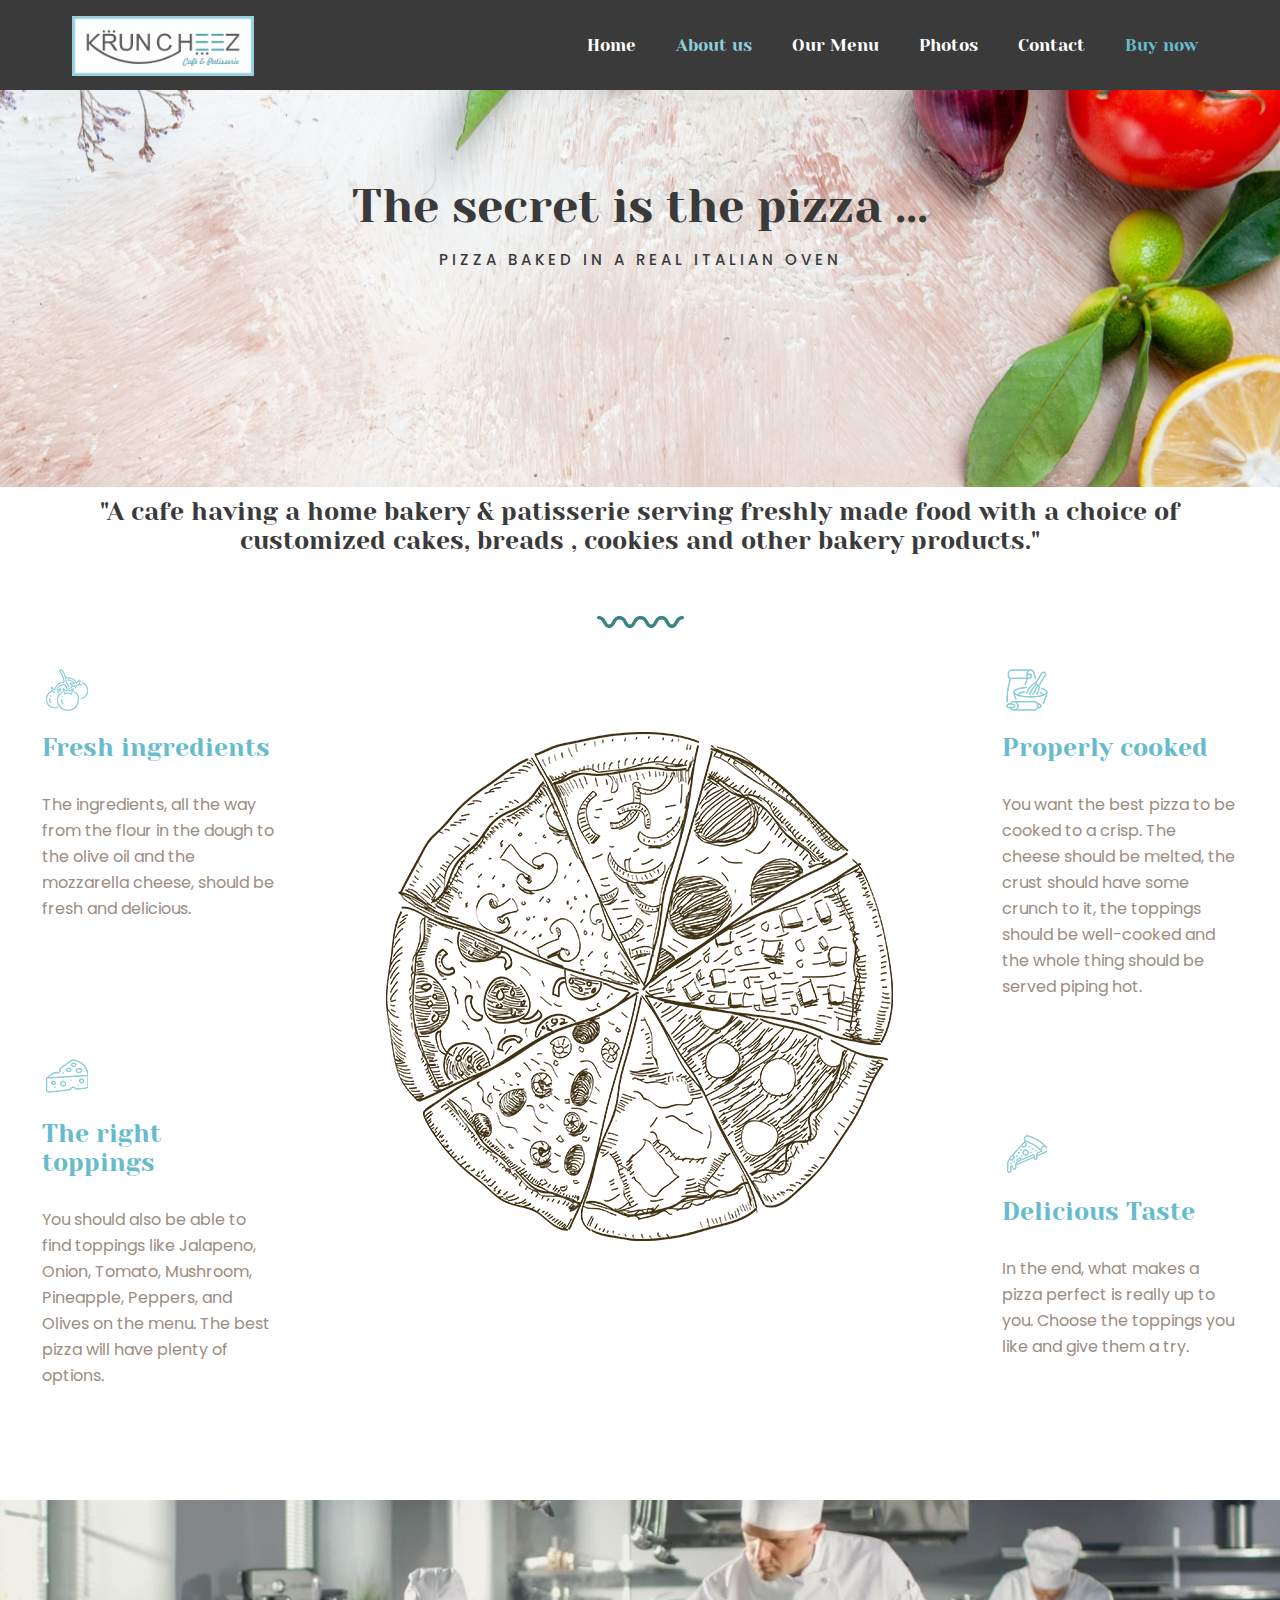
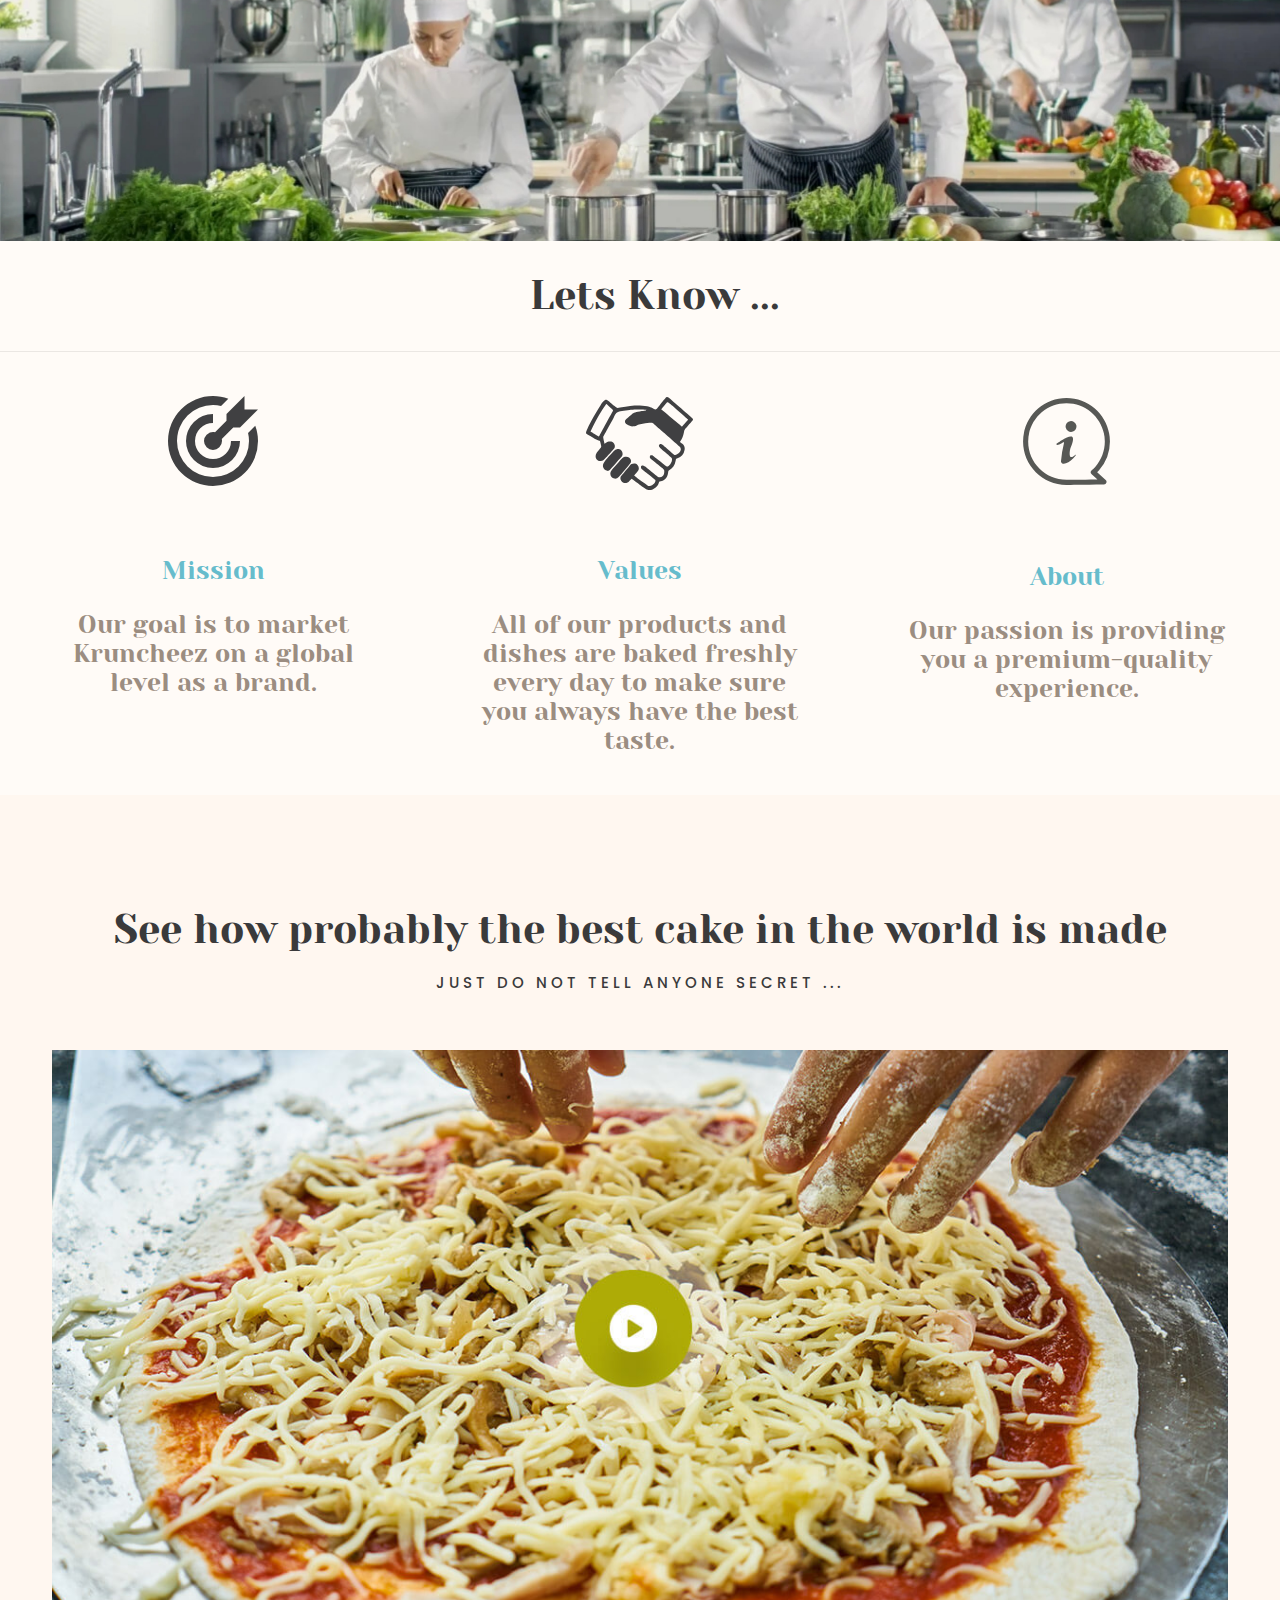
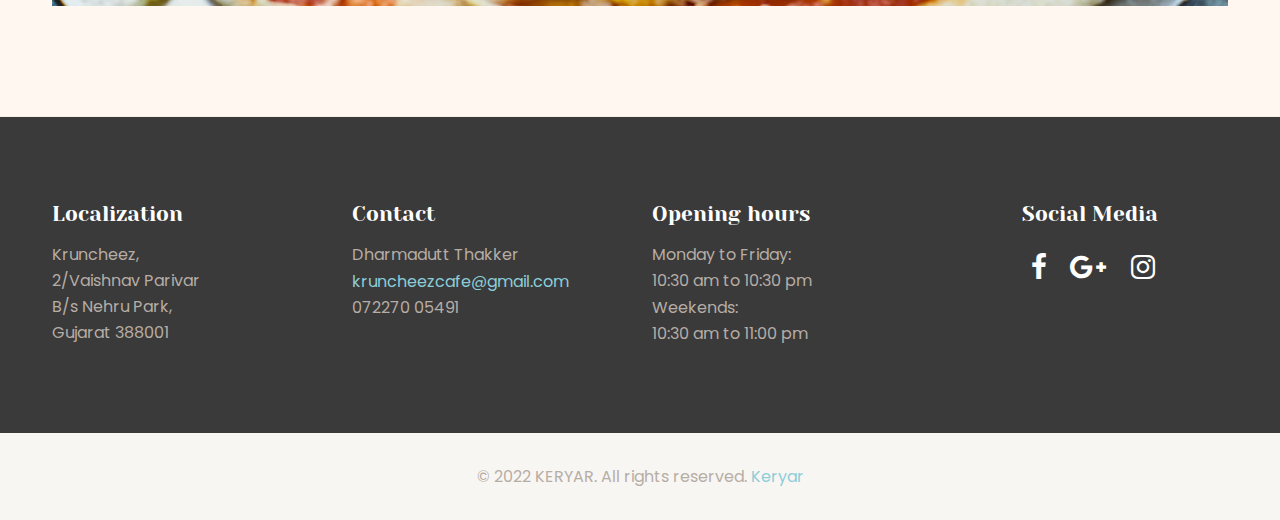
==== about.html @ 3aec244d "icon changes" ====
<!DOCTYPE html>
<!--[if lt IE 7]><html class="no-js lt-ie10 lt-ie9 lt-ie8 lt-ie7"> <![endif]-->
<!--[if IE 7]><html class="no-js lt-ie10 lt-ie9 lt-ie8"> <![endif]-->
<!--[if IE 8]><html class="no-js lt-ie10 lt-ie9"> <![endif]-->
<!--[if IE 9]><html class="no-js lt-ie10"> <![endif]-->
<!--[if gt IE 8]><!-->
<html class="no-js">
<!--<![endif]-->

<head>

    <!-- Basic Page Needs -->
    <meta charset="utf-8">
    <title>Kruncheez</title>
    <meta name="description" content="">
    <meta name="author" content="">

    <!-- Mobile Specific Metas -->
    <meta name="viewport" content="width=device-width, initial-scale=1, maximum-scale=1">

    <!-- Favicons -->
    <link rel="shortcut icon" href="assets/images/favicon.ico">

    <!-- FONTS -->
    <link rel='stylesheet' href='http://fonts.googleapis.com/css?family=Roboto:100,300,400,400italic,700'>
    <link rel='stylesheet' href='http://fonts.googleapis.com/css?family=Patua+One:100,300,400,400italic,700'>
    <link rel='stylesheet' href='http://fonts.googleapis.com/css?family=Lato:400,400italic,700,700italic,900'>
    <link rel='stylesheet' href='http://fonts.googleapis.com/css?family=Poppins:100,300,400,400italic,500,700,700italic'>
    <link rel='stylesheet' href='http://fonts.googleapis.com/css?family=Yeseva+One:100,300,400,400italic,500,700,700italic'>

    <!-- CSS -->
    <link rel='stylesheet' href='../../assets/css/global.css'>
    <link rel='stylesheet' href='assets/css/structure.css'>
    <link rel='stylesheet' href='assets/css/pizza3.css'>
    <link rel='stylesheet' href='assets/css/custom.css'>

    <!-- Revolution Slider -->
    <link rel="stylesheet" href="assets/plugins/rs-plugin/css/settings.css">
    <link rel="stylesheet" href="https://cdnjs.cloudflare.com/ajax/libs/font-awesome/4.7.0/css/font-awesome.min.css">


</head>

<body class="style-simple button-default layout-full-width if-overlay no-content-padding header-transparent minimalist-header-no sticky-header sticky-tb-color ab-hide subheader-both-center menu-link-color menuo-no-borders menuo-right footer-copy-center mobile-tb-center mobile-side-slide mobile-mini-mr-ll tablet-sticky mobile-header-mini mobile-sticky">
    <div id="Wrapper">
        <div id="Header_wrapper">
            <header id="Header">
                <div class="header_placeholder"></div>
                <div id="Top_bar" style="background-color:#3a3a3b">
                    <div class="container">
                        <div class="column one">
                            <div class="top_bar_left clearfix">
                                <div class="logo">
                                    <a id="logo" href="index.html" title="BePizza 3 - BeTheme" data-height="60" data-padding="15"><img class="logo-main scale-with-grid" src="assets/images/KRUNCHEEZ.jpg" data-retina="assets/images/retina-pizza3.png" data-height="35"><img class="logo-sticky scale-with-grid" src="assets/images/KRUNCHEEZ.jpg" data-retina="assets/images/retina-pizza3.png"
                                            data-height="35"><img class="logo-mobile scale-with-grid" src="assets/images/KRUNCHEEZ.jpg" data-retina="assets/images/retina-pizza3.png" data-height="35"><img class="logo-mobile-sticky scale-with-grid" src="assets/images/KRUNCHEEZ.jpg"
                                            data-retina="assets/images/retina-pizza3.png" data-height="35"></a>
                                </div>
                                <div class="menu_wrapper">
                                    <nav id="menu">
                                        <ul id="menu-main-menu" class="menu menu-main">
                                            <li>
                                                <a href="index.html"><span>Home</span></a>
                                            </li>
                                            <li class="current-menu-item">
                                                <a href="about.html"><span>About us</span></a>
                                            </li>
                                            <li>
                                                <a href="our-menu.html"><span>Our Menu</span></a>
                                            </li>
                                            <li>
                                                <a href="photos.html"><span>Photos</span></a>
                                            </li>
                                            <li>
                                                <a href="contact.html"><span>Contact</span></a>
                                            </li>
                                            <li>
                                                <a target="_blank" href="http://bit.ly/1M6lijQ"><span><span style="padding:0;color:#66bccc">Buy now</span></span></a>
                                            </li>
                                        </ul>
                                    </nav>
                                    <a class="responsive-menu-toggle" href="#"><i class="fa fa-bars fa-6" aria-hidden="true"></i></a>
                                </div>
                            </div>
                        </div>
                    </div>
                </div>
            </header>
        </div>
        <div id="Content">
            <div class="content_wrapper clearfix">
                <div class="sections_group">
                    <div class="entry-content">
                        <div class="section mcb-section" style="padding-top:180px; padding-bottom:160px;background-image:url(assets/images/1920X810.jpg); background-repeat:no-repeat; background-position:right">
                            <div class="section_wrapper mcb-section-inner">
                                <div class="wrap mcb-wrap one valign-top clearfix">
                                    <div class="mcb-wrap-inner">
                                        <div class="column mcb-column one column_column">
                                            <div class="column_attr clearfix align_center">
                                                <h1 style="color:#3a3a3b">The secret is the pizza ...</h1>
                                                <h6 style="color:#3a3a3b">PIZZA BAKED IN A REAL ITALIAN OVEN</h6>
                                            </div>
                                        </div>
                                    </div>
                                </div>
                            </div>
                        </div>
                        <div class="section mcb-section" style="padding-top:10px; padding-bottom:70px; background-color:#fff">
                            <div class="section_wrapper mcb-section-inner">
                                <div class="wrap mcb-wrap one valign-top clearfix">
                                    <div class="mcb-wrap-inner">
                                        <div class="column mcb-column one column_column">
                                            <div class="column_attr clearfix align_center">
                                                <h3 style="color:#3a3a3b">"A cafe having a home bakery & patisserie serving freshly made food with a choice of customized cakes, breads , cookies and other bakery products."
                                                </h3>
                                                <hr class="no_line" style="margin:0 auto 30px">
                                                <div class="image_frame image_item no_link scale-with-grid alignnone no_border">
                                                    <div class="image_wrapper">
                                                        <img class="scale-with-grid" src="assets/images/line.jpg">
                                                    </div>
                                                </div>
                                            </div>
                                        </div>
                                    </div>
                                </div>
                                <div class="wrap mcb-wrap one-fifth valign-top clearfix">
                                    <div class="mcb-wrap-inner">
                                        <div class="column mcb-column one column_column">
                                            <div class="column_attr clearfix">
                                                <div class="image_frame image_item no_link scale-with-grid alignnone no_border">
                                                    <div class="image_wrapper">
                                                        <img class="scale-with-grid" src="assets/images/Icon 1_1.jpg">
                                                    </div>
                                                </div>
                                                <hr class="no_line" style="margin:0 auto 20px">
                                                <h3>Fresh ingredients</h3>
                                                <p>
                                                    The ingredients, all the way from the flour in the dough to the olive oil and the mozzarella cheese, should be fresh and delicious.
                                                </p>
                                            </div>
                                        </div>
                                        <div class="column mcb-column one column_divider">
                                            <hr class="no_line" style="margin:0 auto 90px">
                                        </div>
                                        <div class="column mcb-column one column_column">
                                            <div class="column_attr clearfix">
                                                <div class="image_frame image_item no_link scale-with-grid alignnone no_border">
                                                    <div class="image_wrapper">
                                                        <img class="scale-with-grid" src="assets/images/Icon 1_3.jpg">
                                                    </div>
                                                </div>
                                                <hr class="no_line" style="margin:0 auto 20px">
                                                <h3>The right toppings</h3>
                                                <p>
                                                    You should also be able to find toppings like Jalapeno, Onion, Tomato, Mushroom, Pineapple, Peppers, and Olives on the menu. The best pizza will have plenty of options.
                                                </p>
                                            </div>
                                        </div>
                                    </div>
                                </div>
                                <div class="wrap mcb-wrap three-fifth valign-top clearfix">
                                    <div class="mcb-wrap-inner">
                                        <div class="column mcb-column one column_image">
                                            <div class="image_frame image_item no_link scale-with-grid aligncenter no_border">
                                                <div class="image_wrapper" style="padding: top 75px;">
                                                    <img class="scale-with-grid" src="assets/images/Pizza Sketch.png" style="padding-top: 60px;">
                                                </div>
                                            </div>
                                        </div>
                                    </div>
                                </div>
                                <div class="wrap mcb-wrap one-fifth valign-top clearfix">
                                    <div class="mcb-wrap-inner">
                                        <div class="column mcb-column one column_column">
                                            <div class="column_attr clearfix">
                                                <div class="image_frame image_item no_link scale-with-grid alignnone no_border">
                                                    <div class="image_wrapper">
                                                        <img class="scale-with-grid" src="assets/images/Icon 1_4.jpg">
                                                    </div>
                                                </div>
                                                <hr class="no_line" style="margin:0 auto 20px">
                                                <h3>Properly cooked</h3>
                                                <p>
                                                    You want the best pizza to be cooked to a crisp. The cheese should be melted, the crust should have some crunch to it, the toppings should be well-cooked and the whole thing should be served piping hot.
                                                </p>
                                            </div>
                                        </div>
                                        <div class="column mcb-column one column_divider">
                                            <hr class="no_line" style="margin:0 auto 90px">
                                        </div>
                                        <div class="column mcb-column one column_column">
                                            <div class="column_attr clearfix">
                                                <div class="image_frame image_item no_link scale-with-grid alignnone no_border">
                                                    <div class="image_wrapper">
                                                        <img class="scale-with-grid" src="assets/images/Icon 1_2.jpg">
                                                    </div>
                                                </div>
                                                <hr class="no_line" style="margin:0 auto 20px">
                                                <h3>Delicious Taste</h3>
                                                <p>
                                                    In the end, what makes a pizza perfect is really up to you. Choose the toppings you like and give them a try.
                                                </p>
                                            </div>
                                        </div>
                                    </div>
                                </div>
                            </div>
                        </div>
                        <div class="section mcb-section full-width no-margin-h no-margin-v" style="padding-top:0px; padding-bottom:0px">
                            <div class="section_wrapper mcb-section-inner">
                                <div class="wrap mcb-wrap one valign-top clearfix">
                                    <div class="mcb-wrap-inner">
                                        <div class="column mcb-column one column_image">
                                            <div class="image_frame image_item no_link scale-with-grid aligncenter no_border">
                                                <div class="image_wrapper">
                                                    <img class="scale-with-grid" src="assets/images/1920X512.jpg">
                                                </div>
                                            </div>
                                        </div>
                                    </div>
                                </div>
                            </div>
                        </div>
                        <div class="section mcb-section full-width">
                            <div class="section_wrapper mcb-section-inner">
                                <div class="wrap mcb-wrap one valign-top clearfix">
                                    <div class="mcb-wrap-inner">
                                        <div class="column mcb-column one column_column  column-margin-0px">
                                            <div class="column_attr clearfix align_center" style="padding:30px 0 15px 30px">
                                                <h2>Lets Know ...</h2>
                                            </div>
                                            <hr>
                                            <div class="column mcb-column one column_column" style="padding-top: 20px">
                                                <div class="column one-third align_center column_attr abplate">
                                                        <div class="image_frame image_item no_link scale-with-grid aligncenter no_border">
                                                            <div class="image_wrapper">
                                                                <img class="svgcss" src="assets/svgs/bullseye-solid.svg" style="width: 108px">
                                                            </div>
                                                        </div>
                                                        <br>
                                                        <div class="column mcb-column  one align_center column_hover_color">
                                                            <div style="padding:35px 40px 25px">
                                                                <p style="color: #66bccc">Mission</p>
                                                                <p style="padding-top: 10px">Our goal is to market Kruncheez on a global level as a brand.</p>
                                                            </div>
                                                    </a>
                                                    </div>
                                                </div>
                                                <div class="column one-third align_center column_attr abplate">
                                                        <div class="image_frame image_item no_link scale-with-grid aligncenter no_border">
                                                            <div class="image_wrapper">
                                                                <img class="svgcss" src="assets/svgs/users-solid.svg" style="padding-top: 10px; width: 107px">
                                                            </div>
                                                        </div>         
                                                        <br>
                                                        <div class="column mcb-column one  align_center column_hover_color">
                                                        <div style="padding:40px 40px 25px">
                                                            <p style="color: #66bccc">Values</p>
                                                            <p style="padding-top: 10px">All of our products and dishes are baked freshly every day to make sure you always have the best taste.</p>
                                                        </div>
                                                    </a>
                                                    </div>
                                                </div>
                                                <div class="column one-third align_center column_attr abplate">
                                                        <div class="image_frame image_item no_link scale-with-grid aligncenter no_border">
                                                            <div class="image_wrapper">
                                                                <img class="svgcss" src="assets/svgs/address-card-solid.svg" style="width: 109px">
                                                            </div>
                                                        </div>
                                                         <br>
                                                        <div class="column mcb-column one align_center column_hover_color">
                                                            <div style="padding:40px 40px 25px">
                                                                <p style="color: #66bccc">About</p>
                                                                <p style="padding-top: 10px">Our passion is providing you a premium-quality experience. </p>
                                                             </div>
                                                    </a>
                                                    </div>
                                                </div>
                                            </div>
                                        </div>
                                    </div>
                                </div>
                            </div>
                        </div>
                        <div class="section mcb-section" style="padding-top:110px; padding-bottom:70px; background-color:#fff7f0">
                            <div class="section_wrapper mcb-section-inner">
                                <div class="wrap mcb-wrap one valign-top clearfix">
                                    <div class="mcb-wrap-inner">
                                        <div class="column mcb-column one column_column">
                                            <div class="column_attr clearfix align_center">
                                                <h2>See how probably the best cake in the world is made</h2>
                                                <h6>JUST DO NOT TELL ANYONE SECRET ...</h6>
                                            </div>
                                        </div>
                                        <div class="column mcb-column one column_image">
                                            <div class="image_frame image_item scale-with-grid aligncenter no_border hover-disable">
                                                <div class="image_wrapper">
                                                    <a href="#">
                                                        <div class="mask"></div>
                                                        <img class="scale-with-grid" src="assets/images/home_pizza3_about10.jpg">
                                                    </a>
                                                    <div class="image_links">
                                                        <a href="#" class="link"><i class="icon-link"></i></a>
                                                    </div>
                                                </div>
                                            </div>
                                        </div>
                                    </div>
                                </div>
                            </div>
                        </div>

                    </div>
                </div>
            </div>
        </div>
        <footer id="Footer" class="clearfix">
            <div class="widgets_wrapper" style="padding:70px 0">
                <div class="container">
                    <div class="column one-fourth">
                        <aside class="widget_text widget widget_custom_html">
                            <h4>Localization</h4>
                            <div class="textwidget custom-html-widget">
                                <p>
                                    Kruncheez,
                                    <br> 2/Vaishnav Parivar
                                    <br> B/s Nehru Park,
                                    <br> Gujarat 388001
                                </p>
                            </div>
                        </aside>
                    </div>
                    <div class="column one-fourth">
                        <aside class="widget_text widget widget_custom_html">
                            <h4>Contact</h4>
                            <div class="textwidget custom-html-widget">
                                <p>
                                    Dharmadutt Thakker
                                </p>
                                <p>
                                    <a href="mailto: kruncheezcafe@gmail.com"><span id="Connect">kruncheezcafe@gmail.com</span></a>
                                    <br> 072270 05491
                                </p>
                            </div>
                        </aside>
                    </div>
                    <div class="column one-fourth">
                        <aside class="widget_text widget widget_custom_html">
                            <h4>Opening hours</h4>
                            <div class="textwidget custom-html-widget">
                                <p>
                                    Monday to Friday:
                                    <br> 10:30 am to 10:30 pm
                                </p>
                                <p>
                                    Weekends:
                                    <br> 10:30 am to 11:00 pm
                                </p>
                            </div>
                        </aside>
                    </div>
                    <div class="column one-fourth" style="text-align: center">
                        <aside class="widget_text widget widget_custom_html">
                            <h4>Social Media</h4>
                            <div class="textwidget custom-html-widget">
                                <p style="font-size: 28px; line-height: 28px">
                                    <a href="https://www.facebook.com/kruncheezcafe" target="_blank"><i class="fa fa-facebook circle"></i></a><a href="#"><i class="fa fa-google-plus circle"></i></a>
                                    <a href="https://www.instagram.com/kruncheezcafe" target="_blank"><i class="fa fa-instagram circle"></i></a>
                                </p>
                            </div>
                        </aside>
                    </div>
                </div>
            </div>
            <div class="footer_copy">
                <div class="container">
                    <div class="column one">
                        <div class="copyright">
                            &copy; 2022 KERYAR. All rights reserved. <a target="_blank" rel="nofollow" href="https://keryar.com">Keryar</a>
                        </div>
                    </div>
                </div>
            </div>
        </footer>
    </div>

    <!-- side menu -->
    <div id="Side_slide" class="right dark" data-width="250">
        <div class="close-wrapper">
            <a href="#" class="close"><i class="fa fa-times fa-6" aria-hidden="true"></i></a>
        </div>
        <div class="menu_wrapper"></div>
    </div>
    <div id="body_overlay"></div>

    <!-- JS -->
    <script src="../../assets/js/jquery-2.1.4.min.js"></script>

    <script src="../../assets/js/mfn.menu.js"></script>
    <script src="../../assets/js/jquery.plugins.js"></script>
    <script src="../../assets/js/jquery.jplayer.min.js"></script>
    <script src="../../assets/js/animations/animations.js"></script>
    <script src="../../assets/js/translate3d.js"></script>
    <script src="../../assets/js/scripts.js"></script>


</body>

</html>
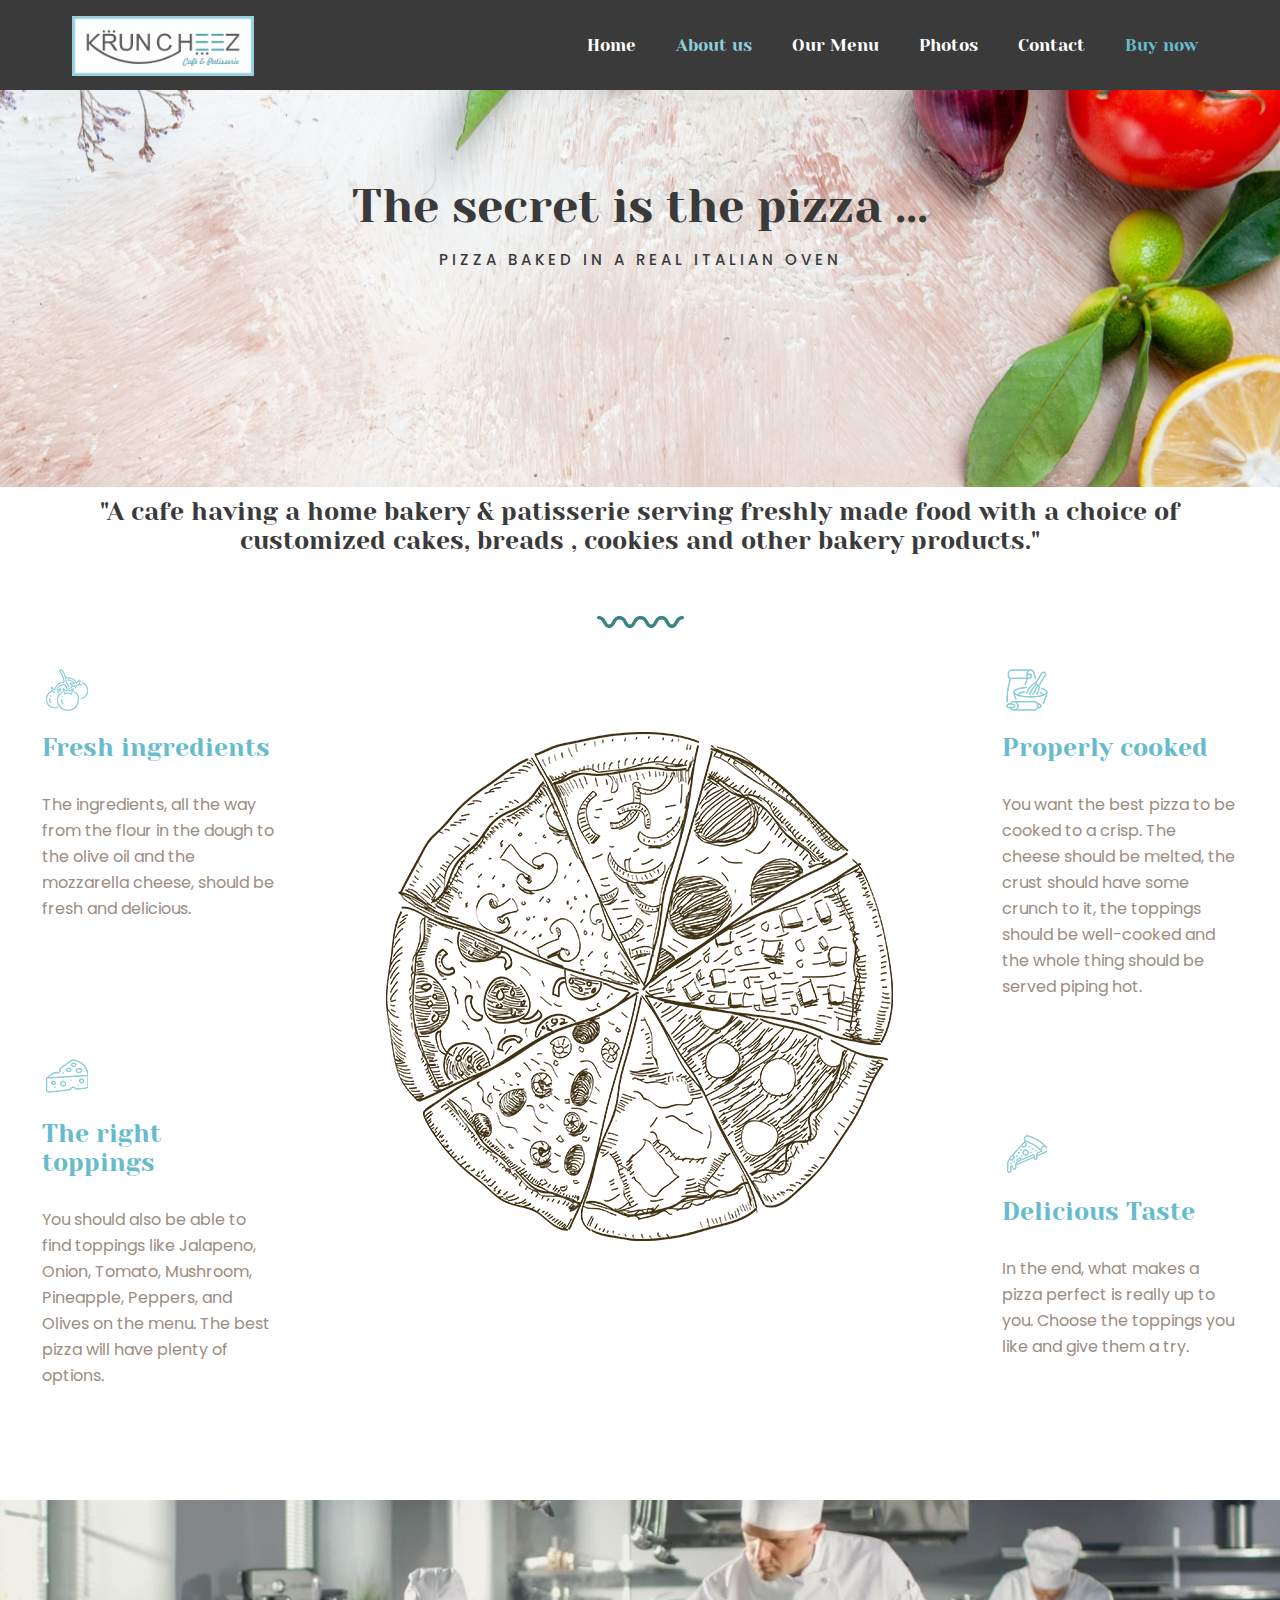
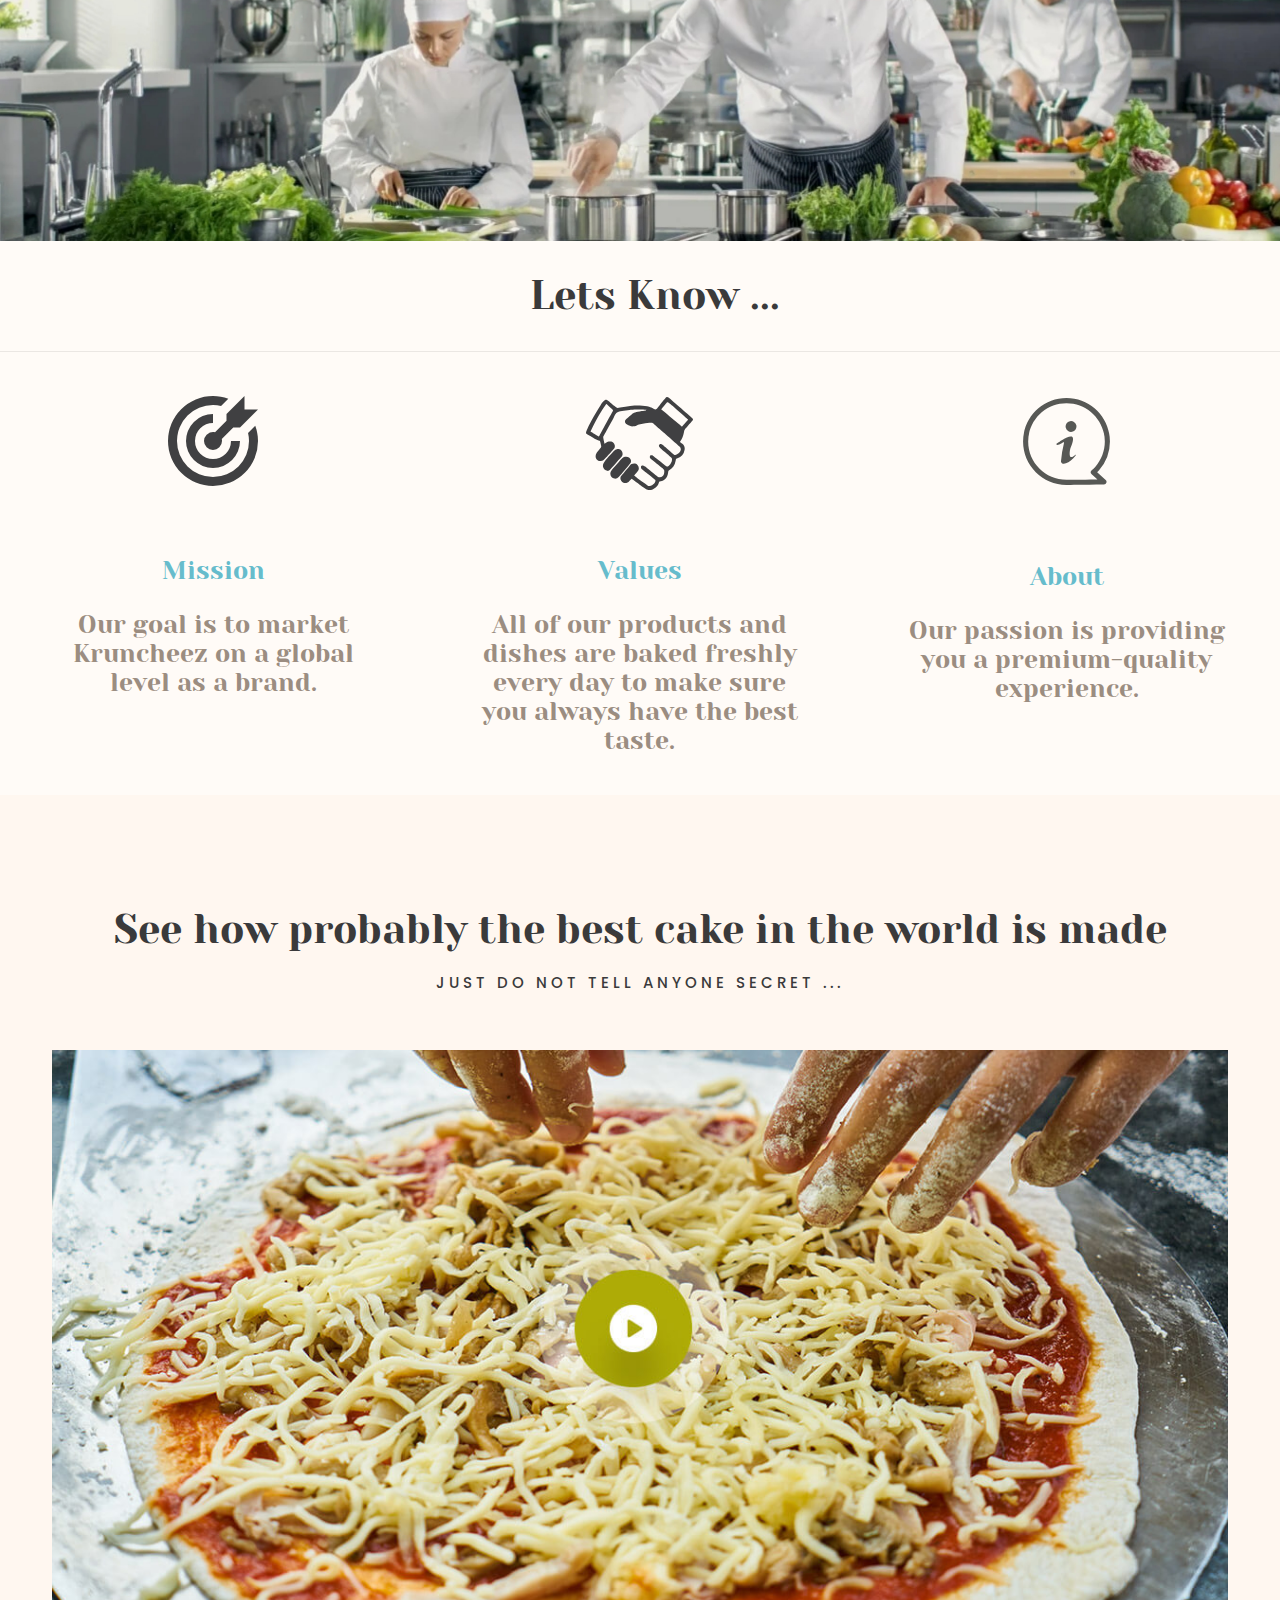
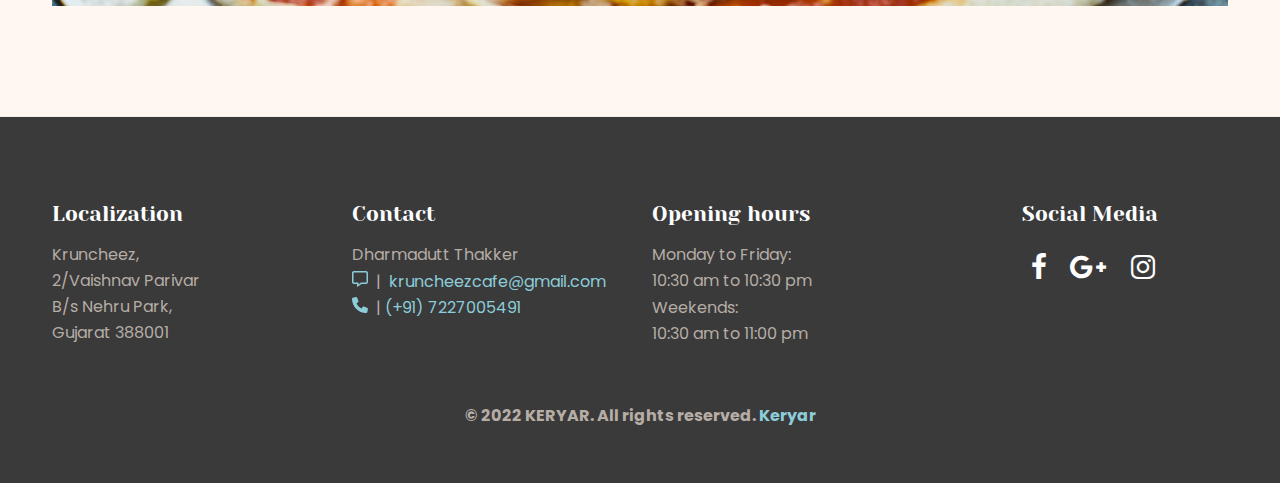
==== commit fcaea75b: "Footer Changes" ====
--- a/about.html
+++ b/about.html
@@ -336,10 +336,11 @@
                                 <p>
                                     Dharmadutt Thakker
                                 </p>
-                                <p>
-                                    <a href="mailto: kruncheezcafe@gmail.com"><span id="Connect">kruncheezcafe@gmail.com</span></a>
-                                    <br> 072270 05491
-                                </p>
+                                <img class="filter-green" src="assets/svgs/message.svg" style="width: 16px">&nbsp;&nbsp;|
+                                
+                                    <a href="mailto: kruncheezcafe@gmail.com"><span id="Connect">&nbsp;kruncheezcafe@gmail.com</span></a>
+                                    <br> <img class="filter-green" src="assets/svgs/phone.svg" style="width: 16px">&nbsp;&nbsp;|<a href="tel:+917227005491">&nbsp;(+91) 7227005491 </a>
+                                
                             </div>
                         </aside>
                     </div>
@@ -374,8 +375,8 @@
             <div class="footer_copy">
                 <div class="container">
                     <div class="column one">
-                        <div class="copyright">
-                            &copy; 2022 KERYAR. All rights reserved. <a target="_blank" rel="nofollow" href="https://keryar.com">Keryar</a>
+                        <div class="copyright" style="margin-top: -60px">
+                            <strong>&copy; 2022 KERYAR. All rights reserved. <a target="_blank" rel="nofollow" href="https://keryar.com">Keryar</a></strong>
                         </div>
                     </div>
                 </div>
--- a/assets/css/global.css
+++ b/assets/css/global.css
@@ -269,6 +269,12 @@
   padding: 0.2em 0.2em;
   }  
 
+.filter-green{
+    filter: invert(80%) sepia(21%) saturate(502%) hue-rotate(142deg) brightness(93%) contrast(92%);
+}
+.filter-green img{
+    padding-top: 100px;
+}
 
 /* #Links
 ================================================== */
--- a/assets/css/structure.css
+++ b/assets/css/structure.css
@@ -3473,9 +3473,6 @@
 #Footer .widgets_wrapper .widget:after {
 	display: none;
 }
-#Footer .footer_copy {
-	border-top: 1px solid rgba(255, 255, 255, .1);
-}
 #Footer .footer_copy .one {
 	margin-bottom: 20px;
 	padding-top: 30px;
@@ -3529,6 +3526,7 @@
 /* .footer-copy-center */
 
 .footer-copy-center #Footer .footer_copy {
+	background-color: rgb(58, 58, 59);;
 	text-align: center;
 }
 .footer-copy-center #Footer .footer_copy .copyright {
--- a/assets/css/pizza3.css
+++ b/assets/css/pizza3.css
@@ -1848,7 +1848,7 @@
 }
 
 #Action_bar .contact_details a:hover {
-    color: #807e03
+    color: #FFFF
 }
 
 #Action_bar .social li a,
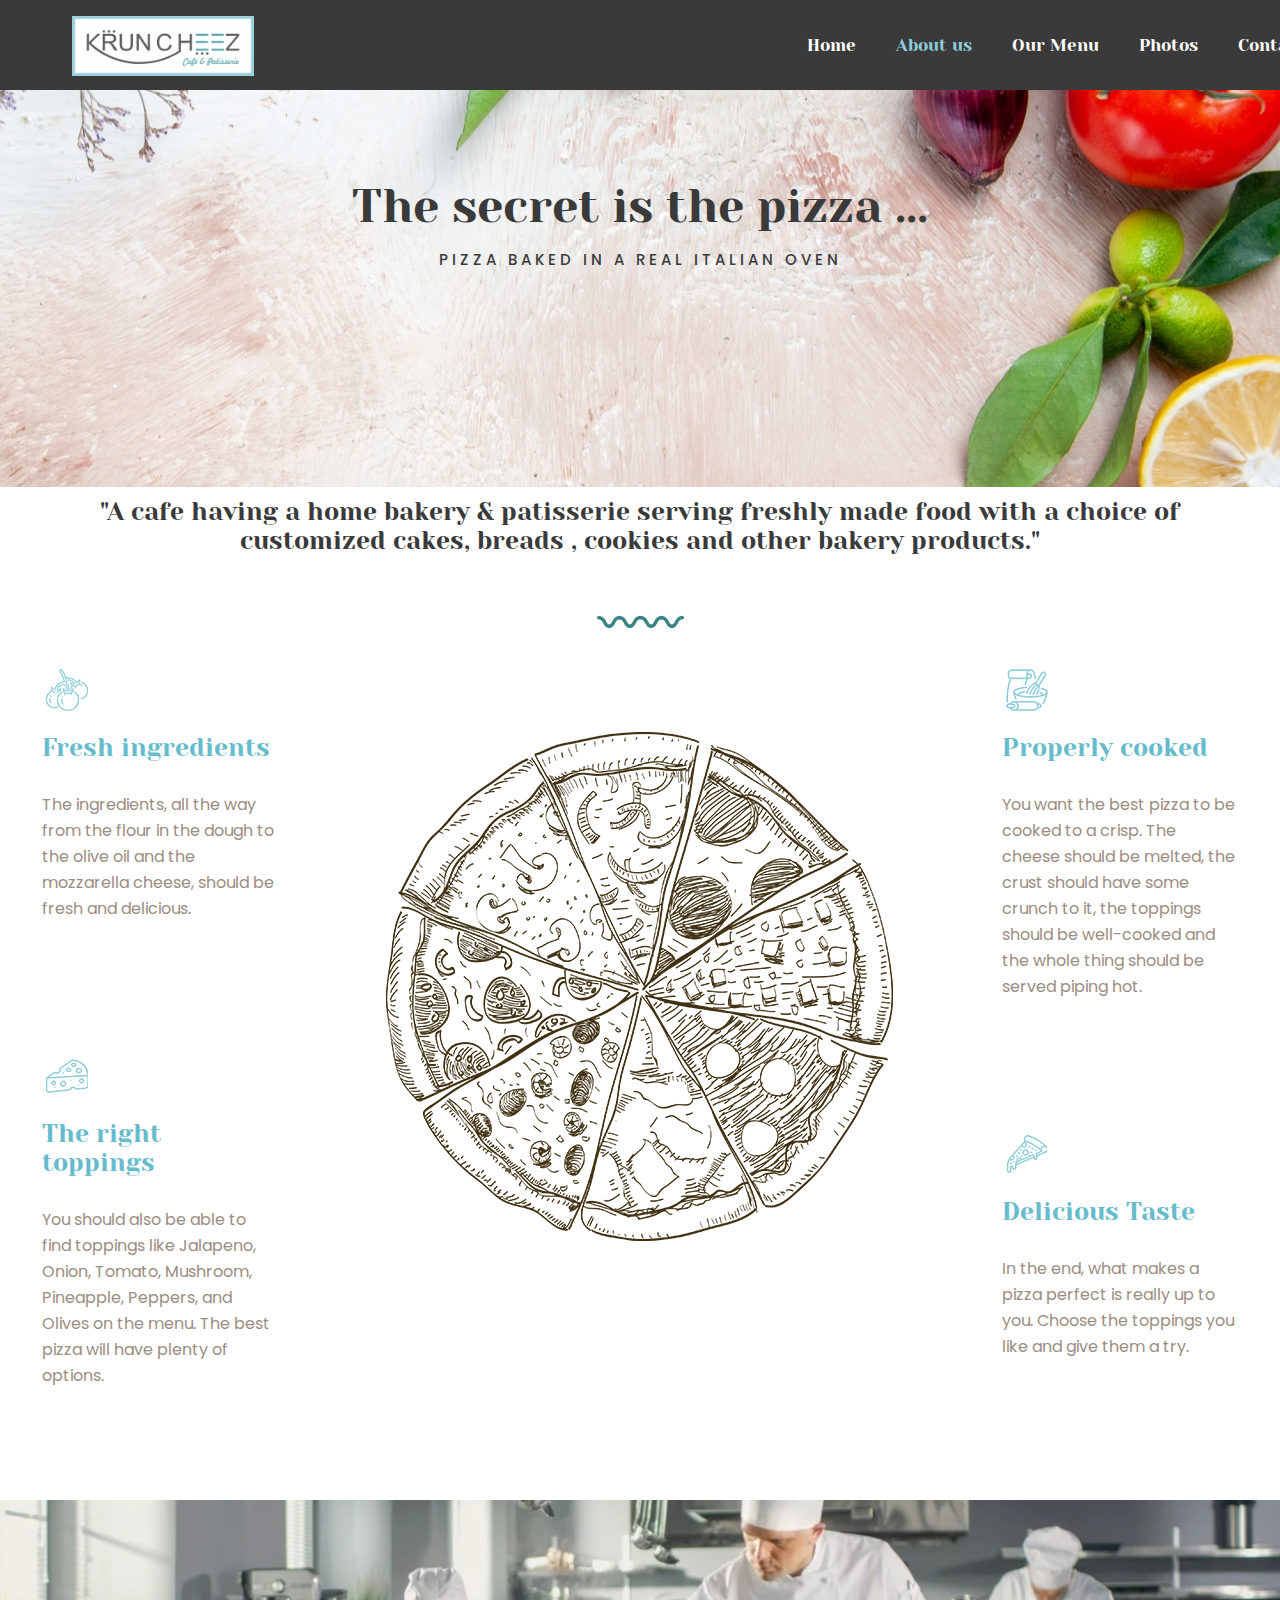
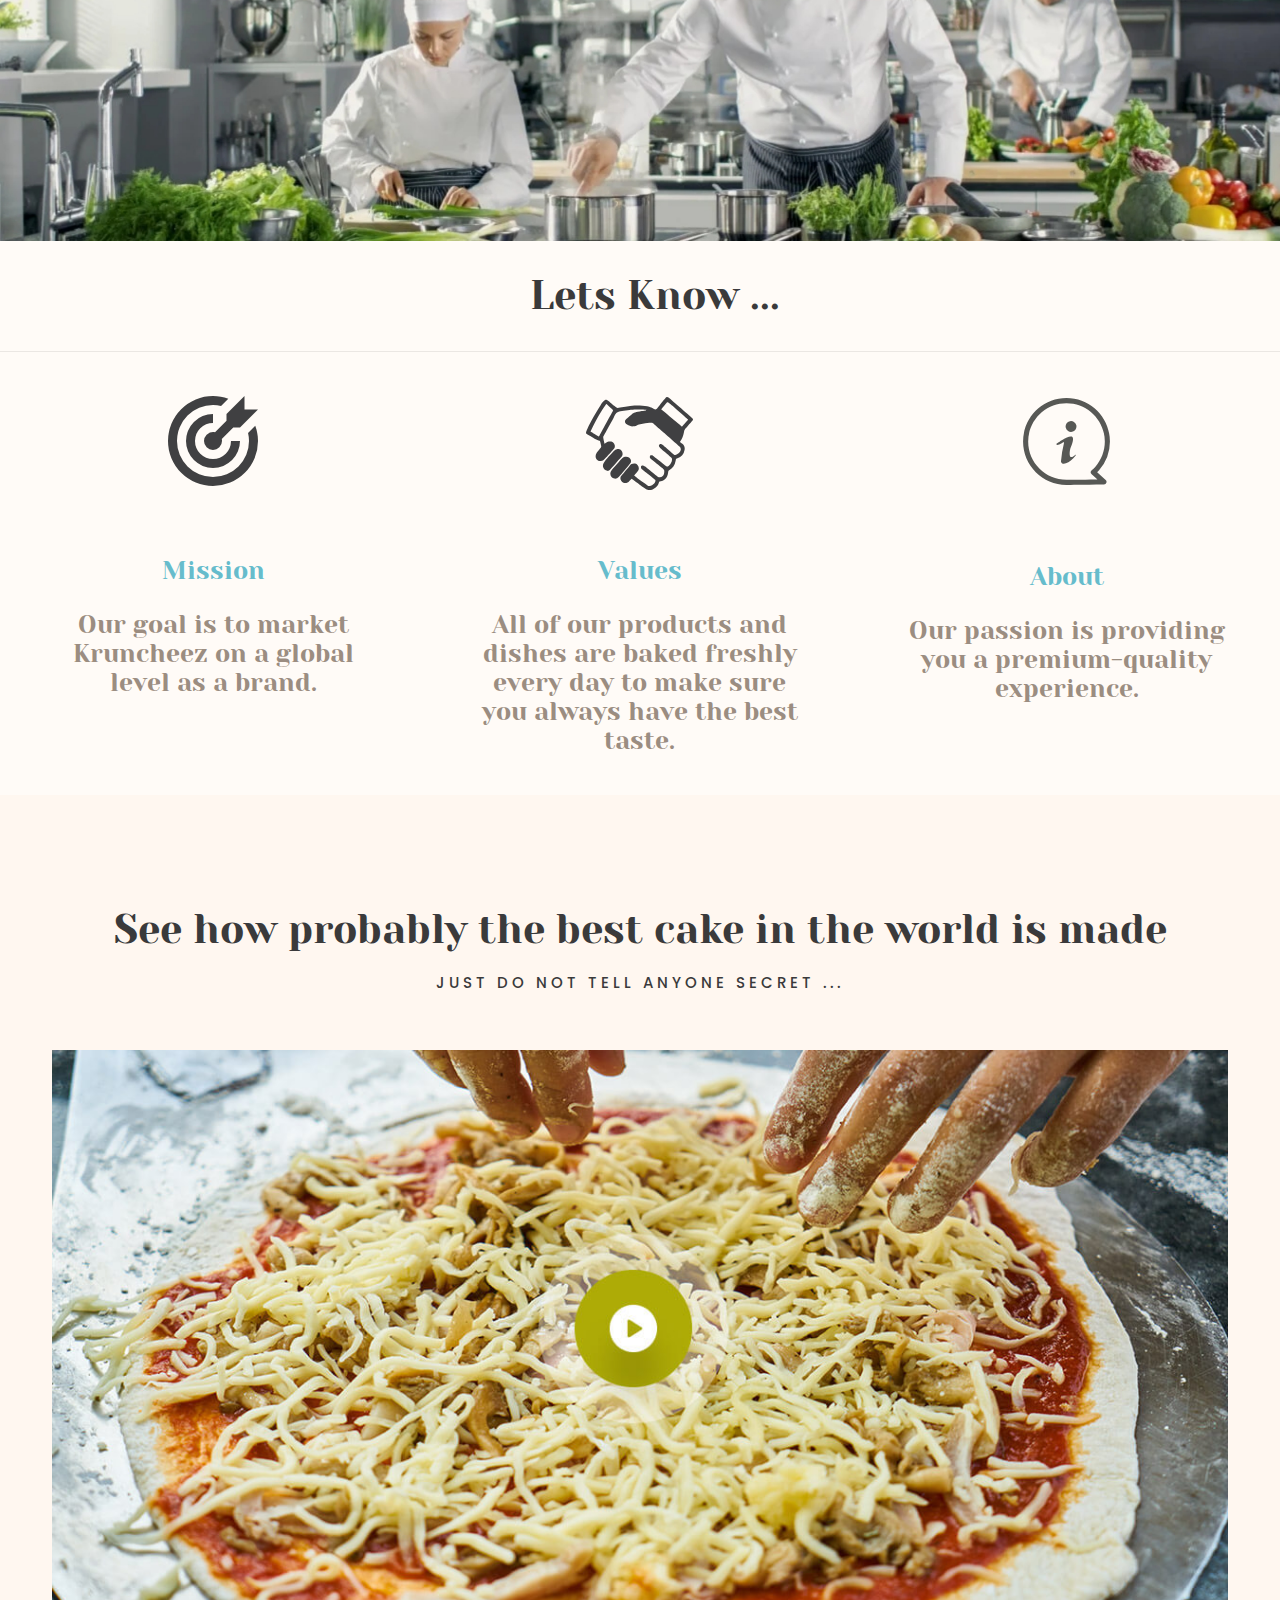
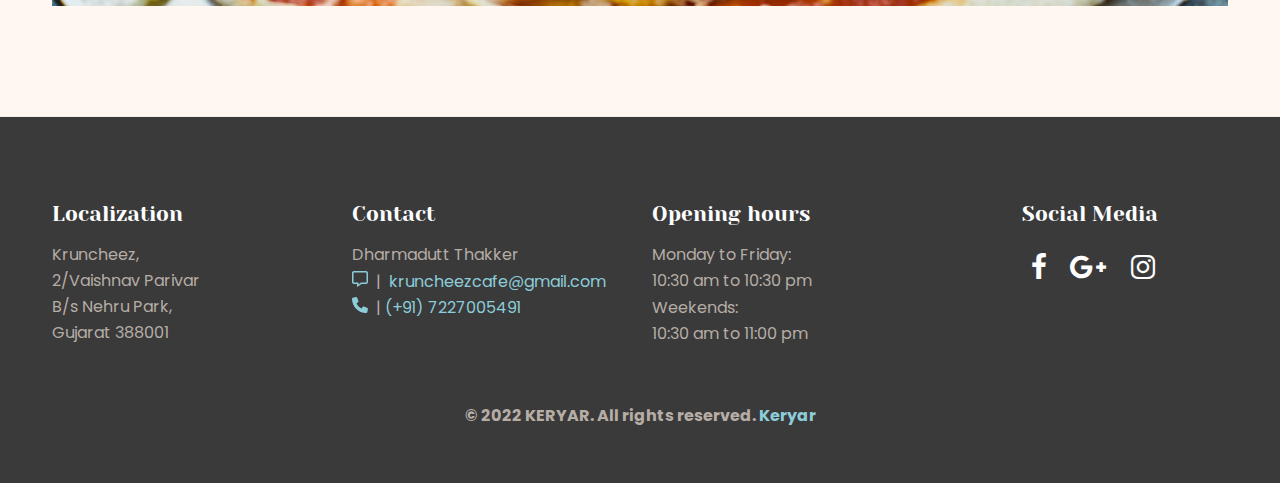
==== commit 3b71313d: "Header Changes" ====
--- a/about.html
+++ b/about.html
@@ -71,10 +71,7 @@
                                                 <a href="photos.html"><span>Photos</span></a>
                                             </li>
                                             <li>
-                                                <a href="contact.html"><span>Contact</span></a>
-                                            </li>
-                                            <li>
-                                                <a target="_blank" href="http://bit.ly/1M6lijQ"><span><span style="padding:0;color:#66bccc">Buy now</span></span></a>
+                                                <a href="contact.html"><span style="margin-right: -108px">Contact</span></a>
                                             </li>
                                         </ul>
                                     </nav>
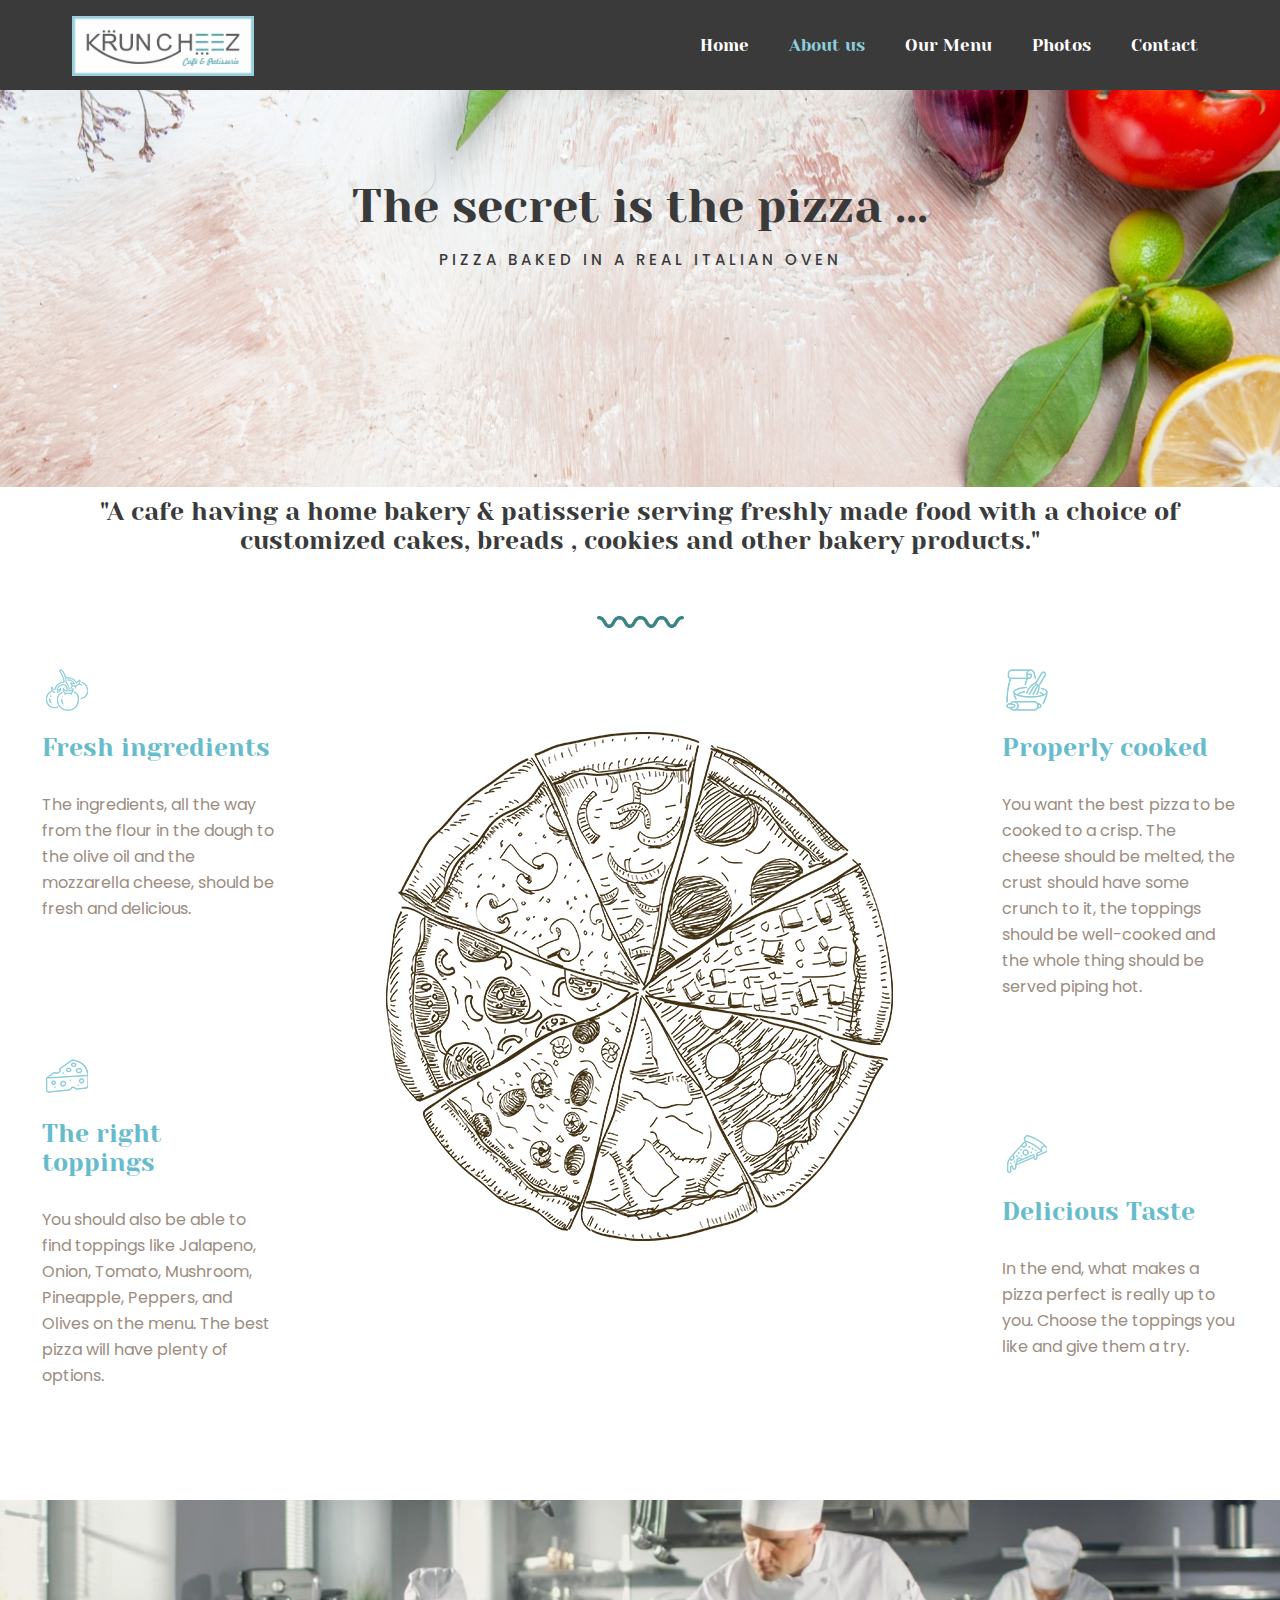
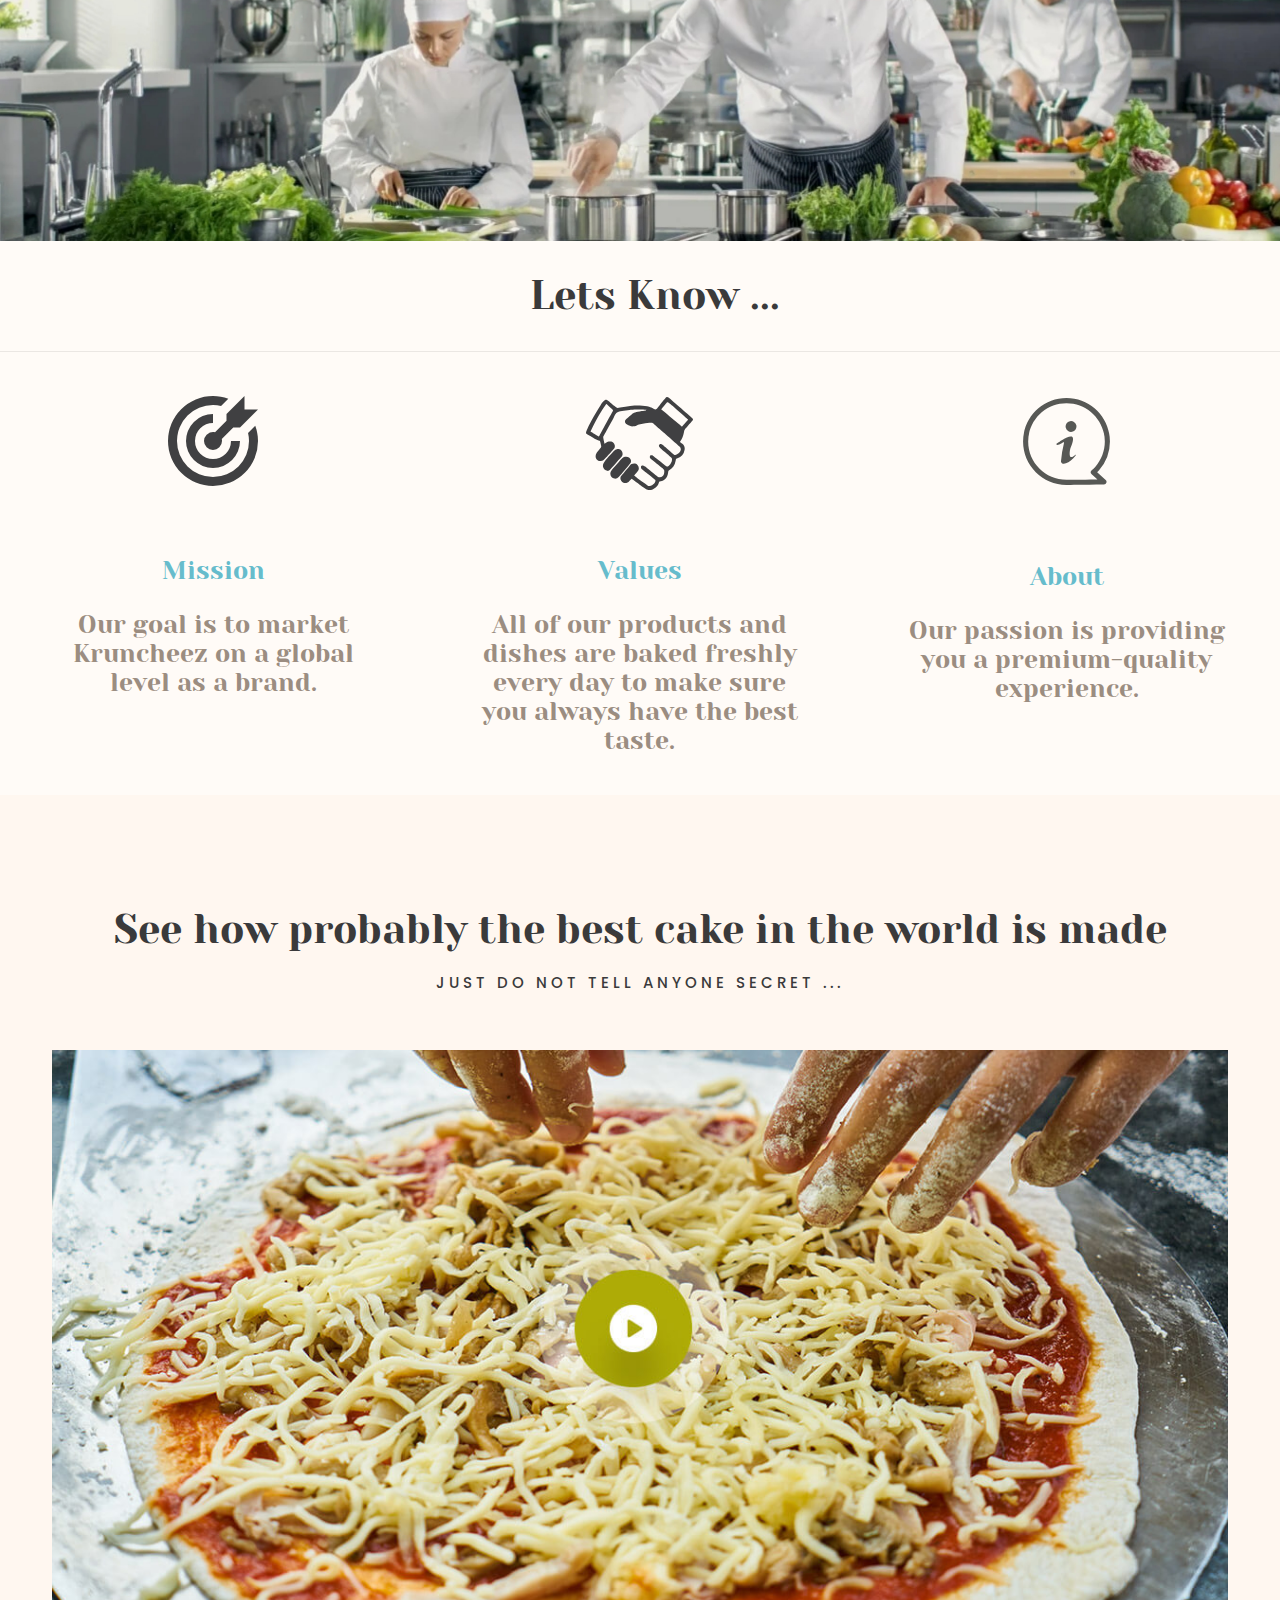
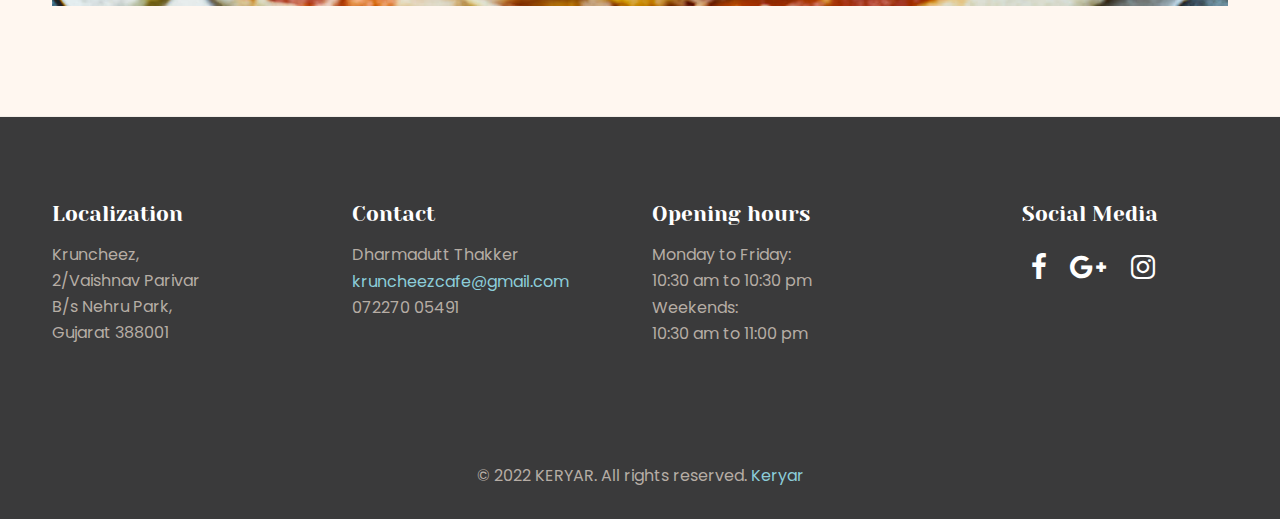
==== commit ee25b2ac: "Changes" ====
--- a/about.html
+++ b/about.html
@@ -19,7 +19,7 @@
     <meta name="viewport" content="width=device-width, initial-scale=1, maximum-scale=1">
 
     <!-- Favicons -->
-    <link rel="shortcut icon" href="assets/images/favicon.ico">
+    <link rel="shortcut icon" href="assets/images/favicon.png">
 
     <!-- FONTS -->
     <link rel='stylesheet' href='http://fonts.googleapis.com/css?family=Roboto:100,300,400,400italic,700'>
@@ -71,8 +71,11 @@
                                                 <a href="photos.html"><span>Photos</span></a>
                                             </li>
                                             <li>
-                                                <a href="contact.html"><span style="margin-right: -108px">Contact</span></a>
+                                                <a href="contact.html"><span>Contact</span></a>
                                             </li>
+                                           <!-- <li>
+                                                <a target="_blank" href="http://bit.ly/1M6lijQ"><span><span style="padding:0;color:#66bccc">Buy now</span></span></a>
+                                            </li>-->
                                         </ul>
                                     </nav>
                                     <a class="responsive-menu-toggle" href="#"><i class="fa fa-bars fa-6" aria-hidden="true"></i></a>
@@ -333,11 +336,10 @@
                                 <p>
                                     Dharmadutt Thakker
                                 </p>
-                                <img class="filter-green" src="assets/svgs/message.svg" style="width: 16px">&nbsp;&nbsp;|
-                                
-                                    <a href="mailto: kruncheezcafe@gmail.com"><span id="Connect">&nbsp;kruncheezcafe@gmail.com</span></a>
-                                    <br> <img class="filter-green" src="assets/svgs/phone.svg" style="width: 16px">&nbsp;&nbsp;|<a href="tel:+917227005491">&nbsp;(+91) 7227005491 </a>
-                                
+                                <p>
+                                    <a href="mailto: kruncheezcafe@gmail.com"><span id="Connect">kruncheezcafe@gmail.com</span></a>
+                                    <br> 072270 05491
+                                </p>
                             </div>
                         </aside>
                     </div>
@@ -372,8 +374,8 @@
             <div class="footer_copy">
                 <div class="container">
                     <div class="column one">
-                        <div class="copyright" style="margin-top: -60px">
-                            <strong>&copy; 2022 KERYAR. All rights reserved. <a target="_blank" rel="nofollow" href="https://keryar.com">Keryar</a></strong>
+                        <div class="copyright">
+                            &copy; 2022 KERYAR. All rights reserved. <a target="_blank" rel="nofollow" href="https://keryar.com">Keryar</a>
                         </div>
                     </div>
                 </div>
--- a/assets/css/global.css
+++ b/assets/css/global.css
@@ -269,12 +269,6 @@
   padding: 0.2em 0.2em;
   }  
 
-.filter-green{
-    filter: invert(80%) sepia(21%) saturate(502%) hue-rotate(142deg) brightness(93%) contrast(92%);
-}
-.filter-green img{
-    padding-top: 100px;
-}
 
 /* #Links
 ================================================== */
@@ -2977,7 +2971,7 @@
 .chart_box p {
     margin-bottom: 0
 }
-
+#more {display: none;}
 
 /* Dropcaps -------------------------------------------------------------------------- */
 
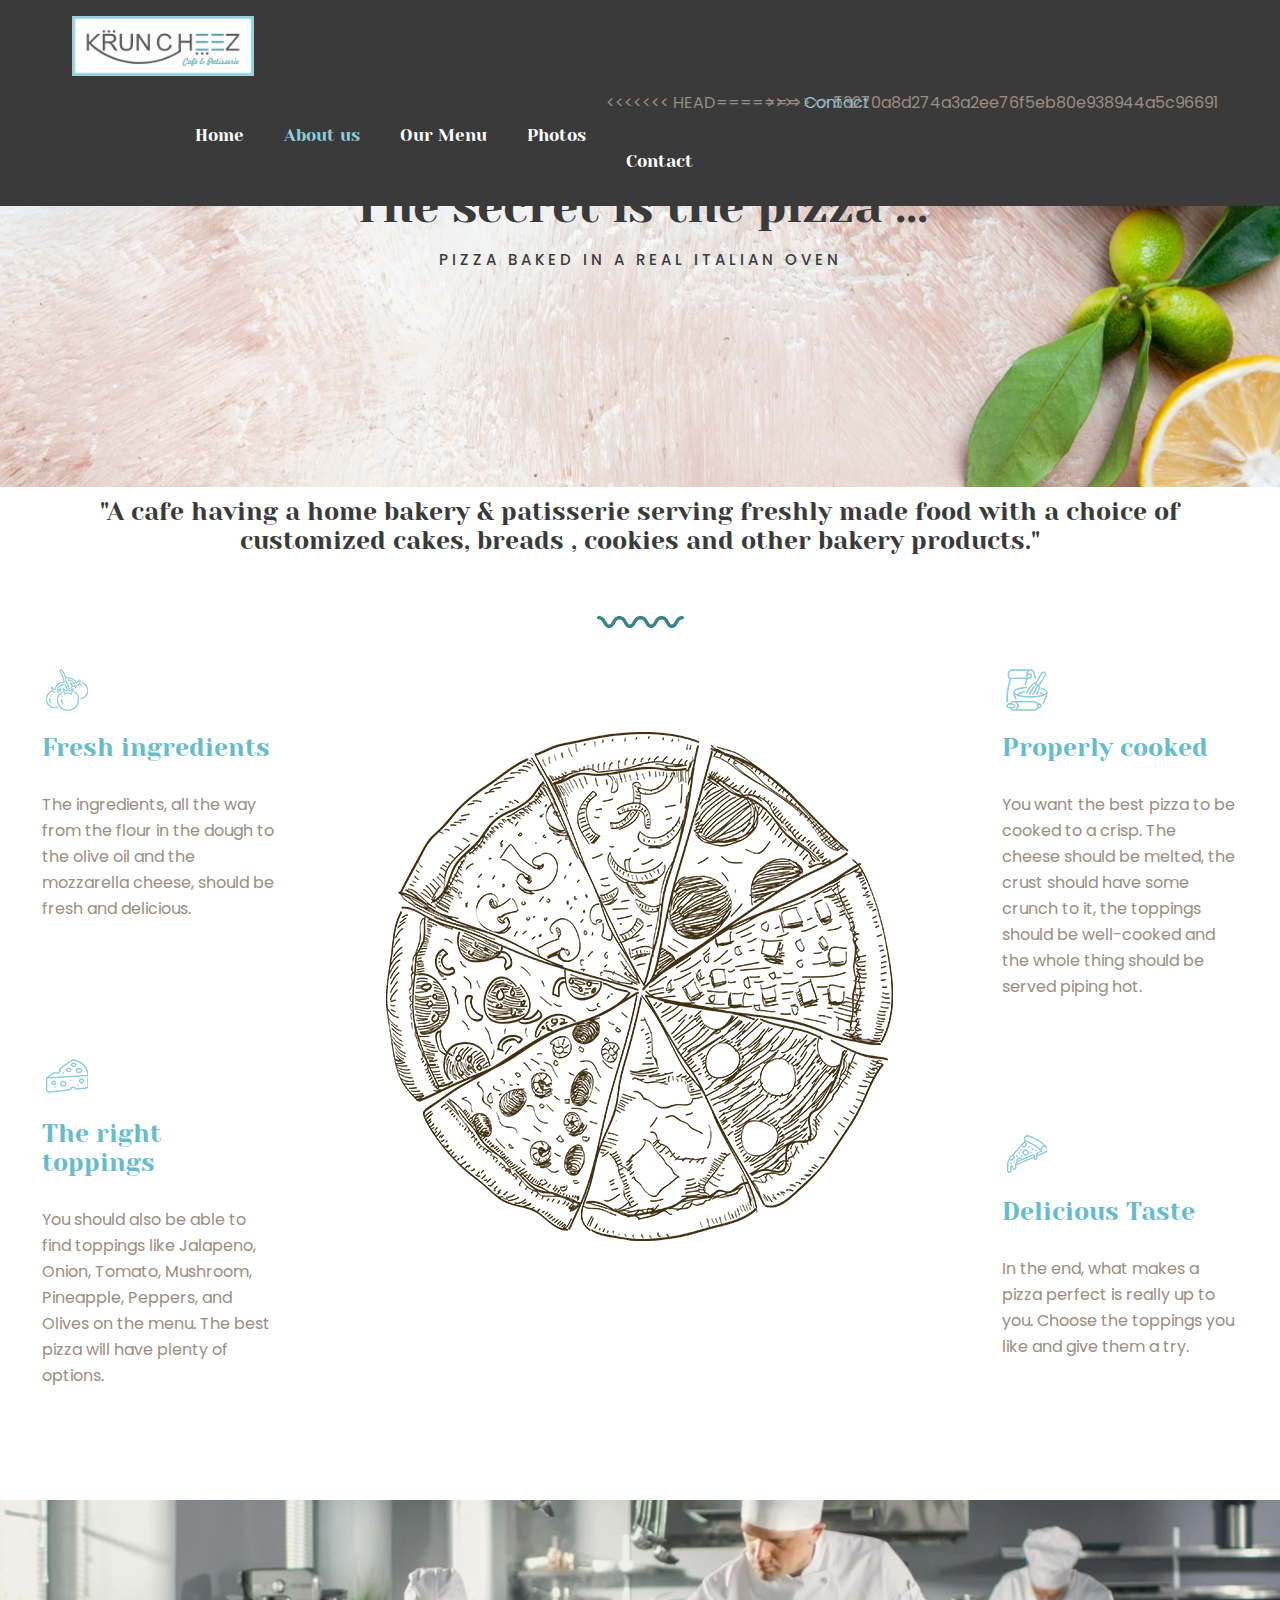
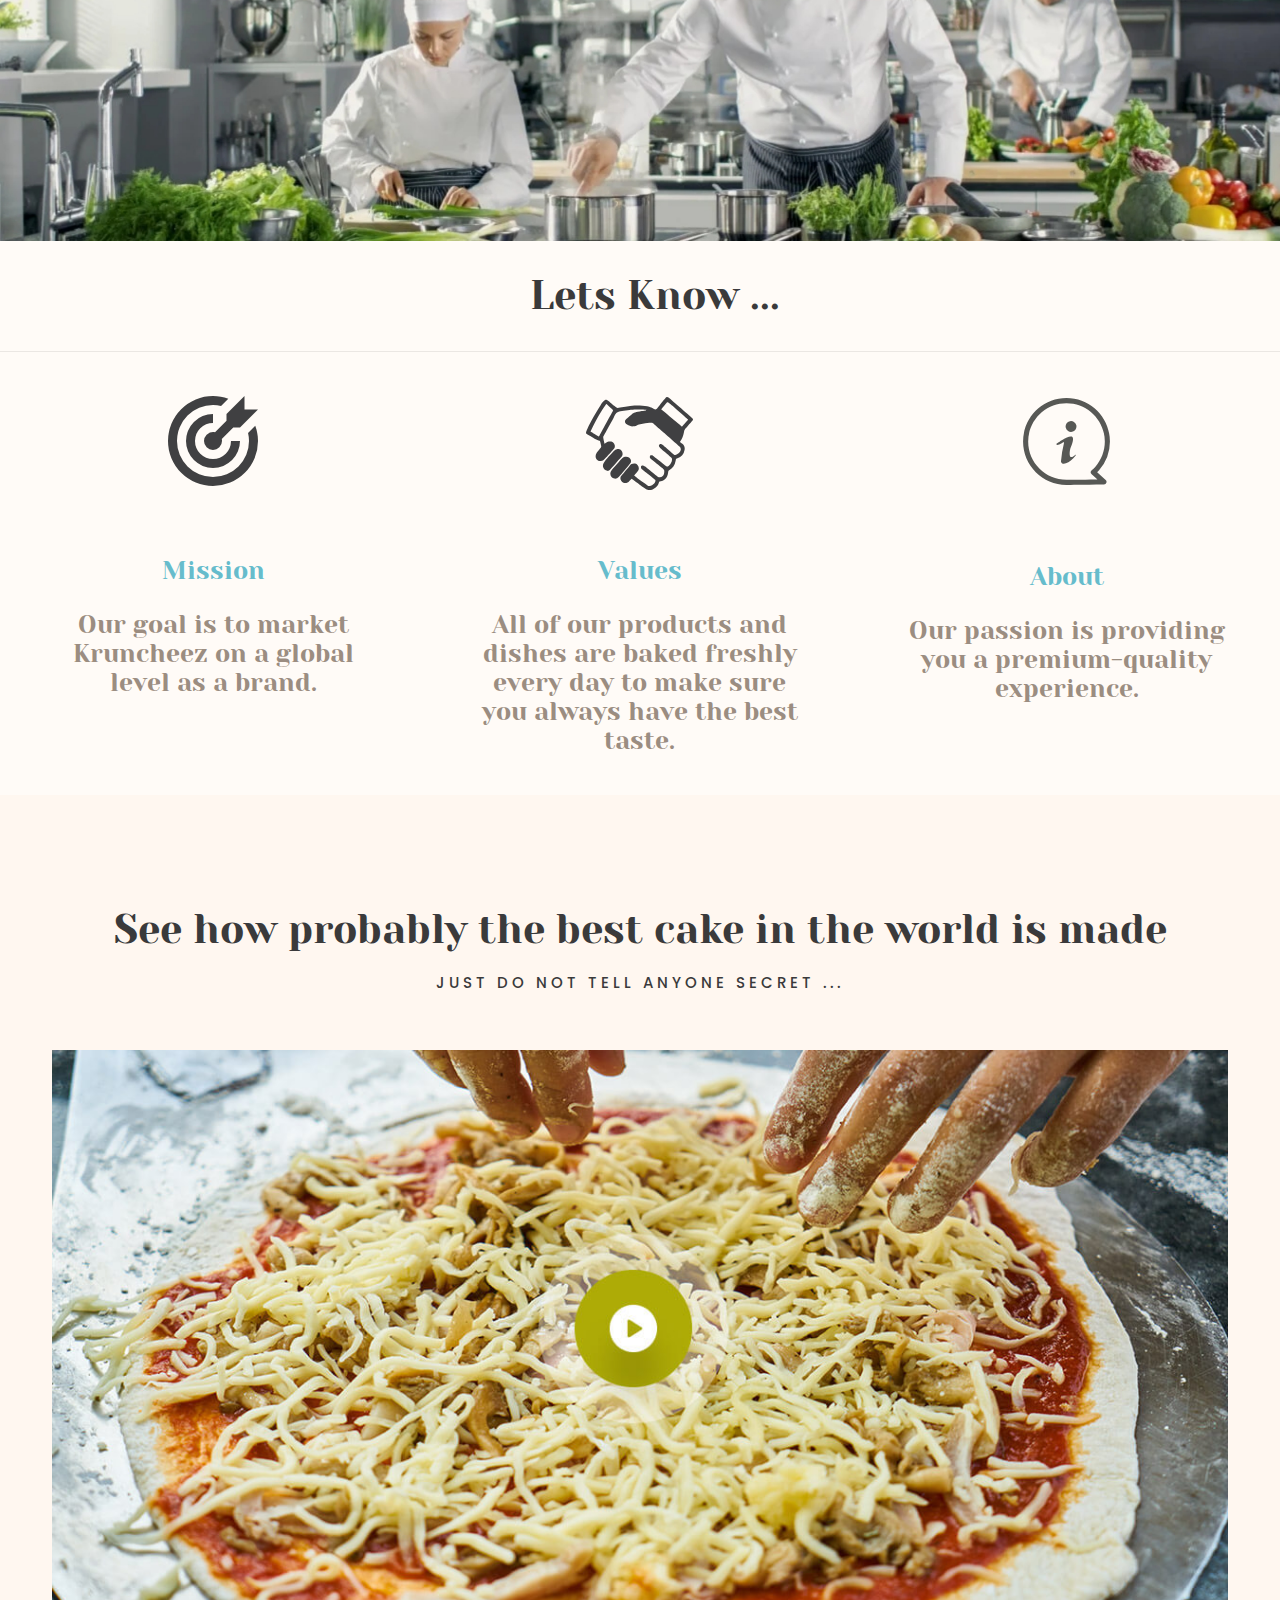
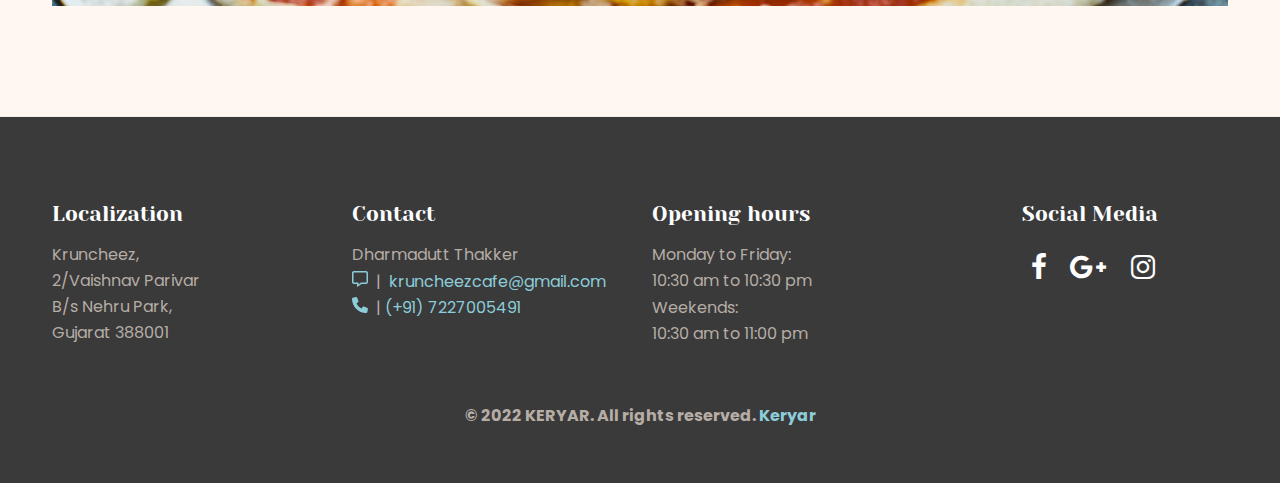
==== commit efe5e996: "Changes" ====
--- a/about.html
+++ b/about.html
@@ -71,11 +71,16 @@
                                                 <a href="photos.html"><span>Photos</span></a>
                                             </li>
                                             <li>
+<<<<<<< HEAD
                                                 <a href="contact.html"><span>Contact</span></a>
                                             </li>
                                            <!-- <li>
                                                 <a target="_blank" href="http://bit.ly/1M6lijQ"><span><span style="padding:0;color:#66bccc">Buy now</span></span></a>
                                             </li>-->
+=======
+                                                <a href="contact.html"><span style="margin-right: -108px">Contact</span></a>
+                                            </li>
+>>>>>>> 53270a8d274a3a2ee76f5eb80e938944a5c96691
                                         </ul>
                                     </nav>
                                     <a class="responsive-menu-toggle" href="#"><i class="fa fa-bars fa-6" aria-hidden="true"></i></a>
@@ -336,10 +341,11 @@
                                 <p>
                                     Dharmadutt Thakker
                                 </p>
-                                <p>
-                                    <a href="mailto: kruncheezcafe@gmail.com"><span id="Connect">kruncheezcafe@gmail.com</span></a>
-                                    <br> 072270 05491
-                                </p>
+                                <img class="filter-green" src="assets/svgs/message.svg" style="width: 16px">&nbsp;&nbsp;|
+                                
+                                    <a href="mailto: kruncheezcafe@gmail.com"><span id="Connect">&nbsp;kruncheezcafe@gmail.com</span></a>
+                                    <br> <img class="filter-green" src="assets/svgs/phone.svg" style="width: 16px">&nbsp;&nbsp;|<a href="tel:+917227005491">&nbsp;(+91) 7227005491 </a>
+                                
                             </div>
                         </aside>
                     </div>
@@ -374,8 +380,8 @@
             <div class="footer_copy">
                 <div class="container">
                     <div class="column one">
-                        <div class="copyright">
-                            &copy; 2022 KERYAR. All rights reserved. <a target="_blank" rel="nofollow" href="https://keryar.com">Keryar</a>
+                        <div class="copyright" style="margin-top: -60px">
+                            <strong>&copy; 2022 KERYAR. All rights reserved. <a target="_blank" rel="nofollow" href="https://keryar.com">Keryar</a></strong>
                         </div>
                     </div>
                 </div>
--- a/assets/css/global.css
+++ b/assets/css/global.css
@@ -269,6 +269,12 @@
   padding: 0.2em 0.2em;
   }  
 
+.filter-green{
+    filter: invert(80%) sepia(21%) saturate(502%) hue-rotate(142deg) brightness(93%) contrast(92%);
+}
+.filter-green img{
+    padding-top: 100px;
+}
 
 /* #Links
 ================================================== */
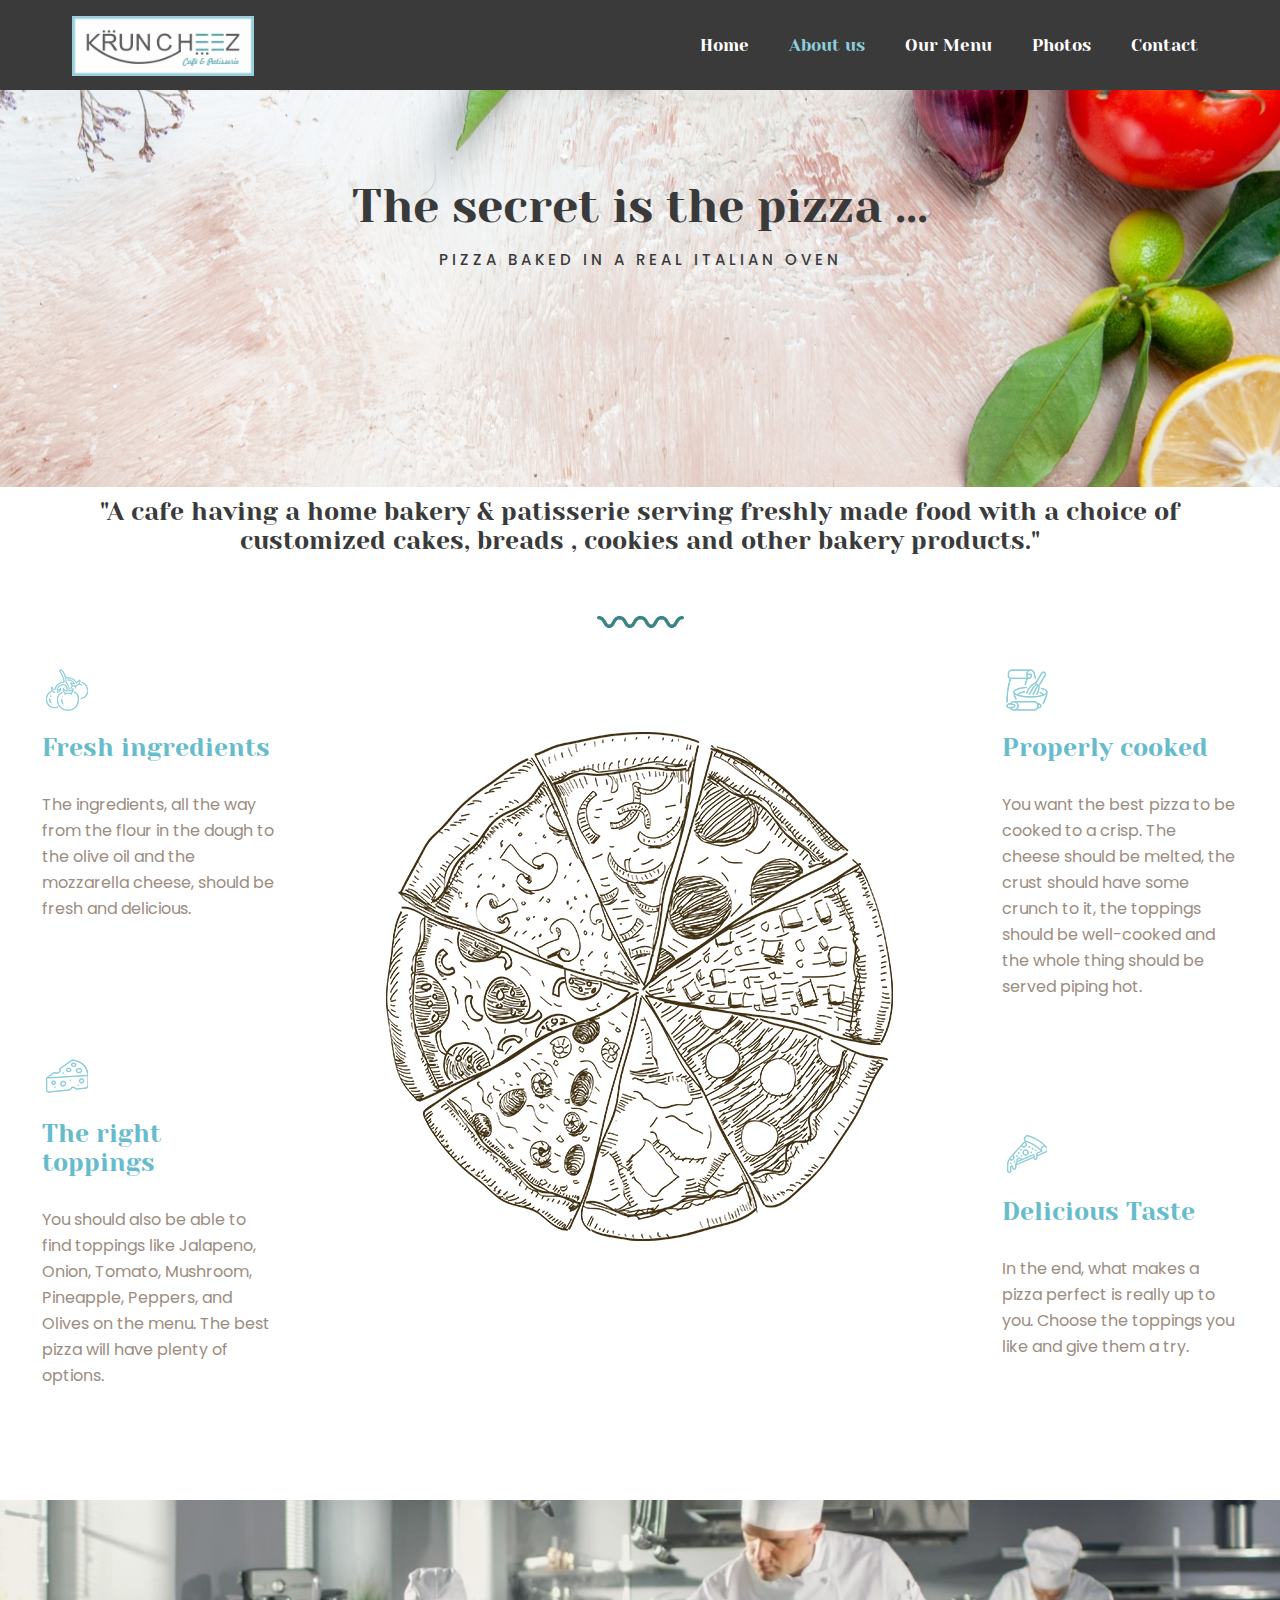
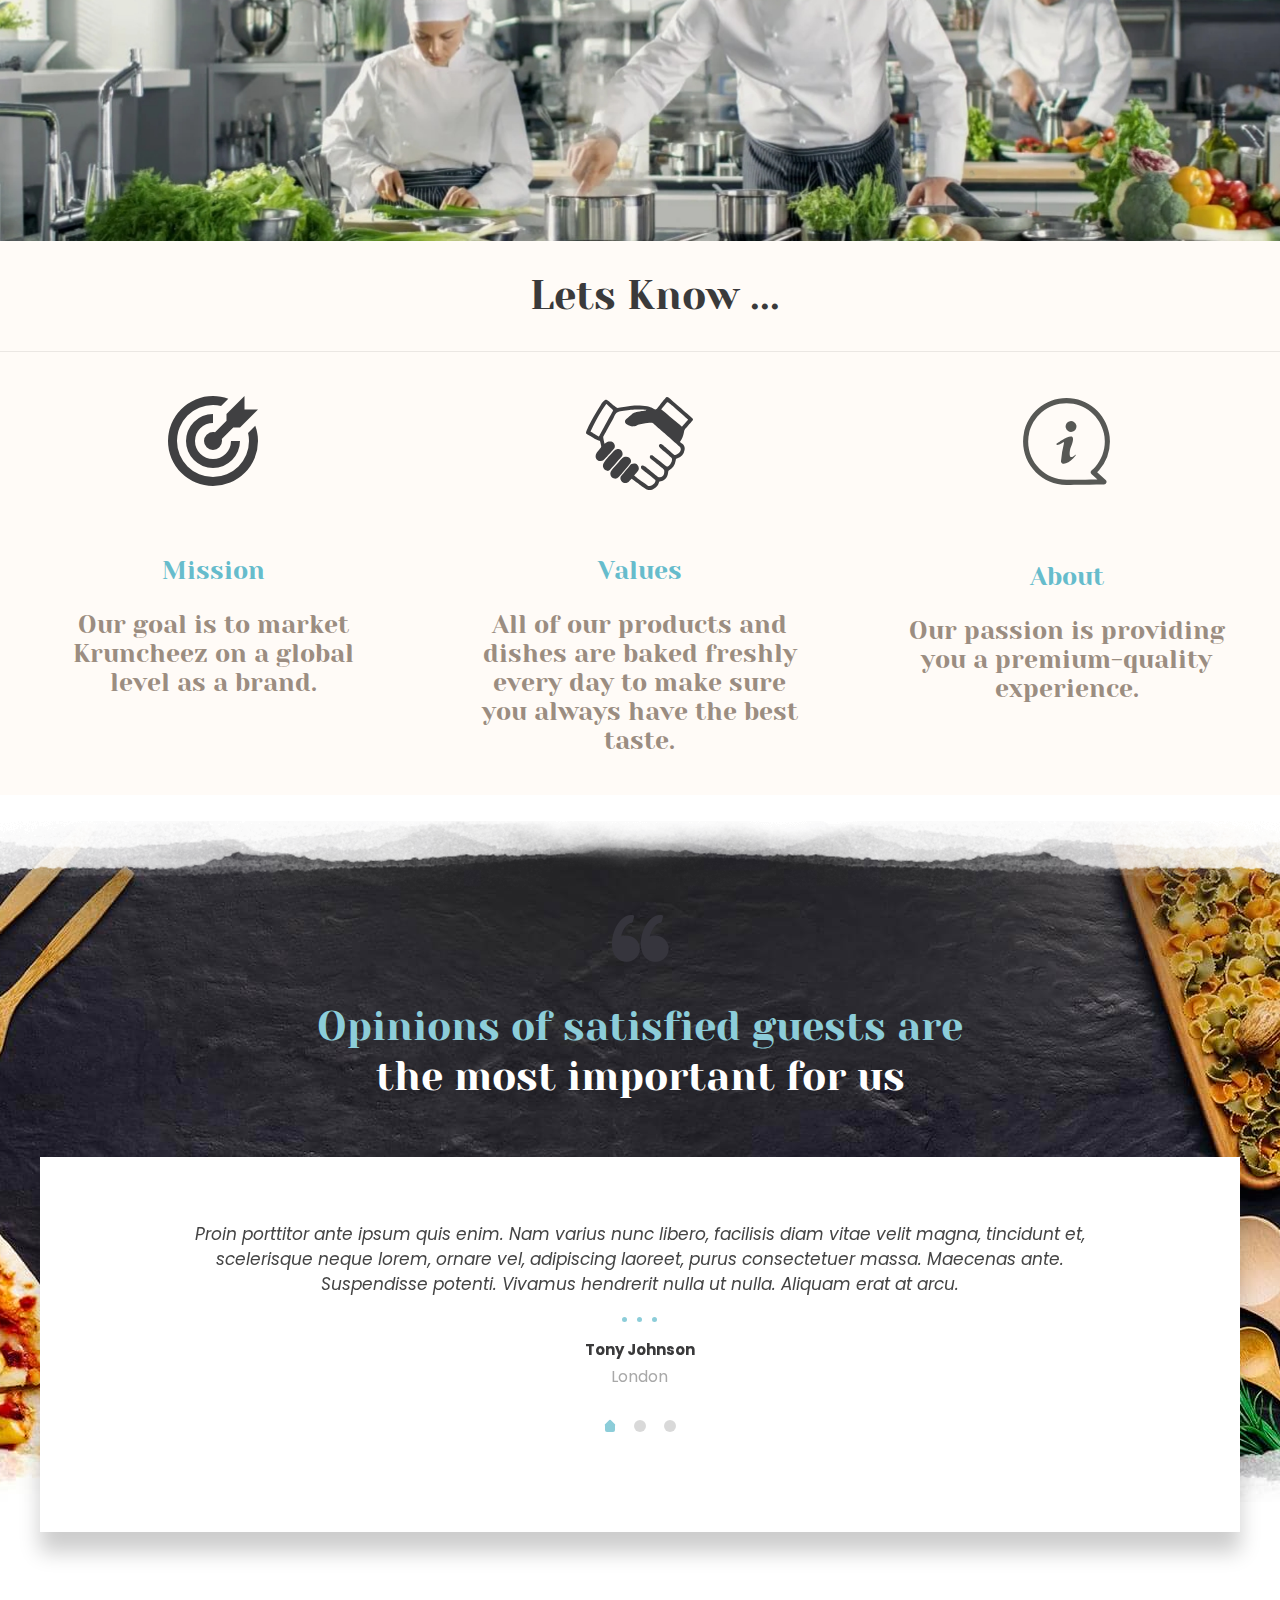
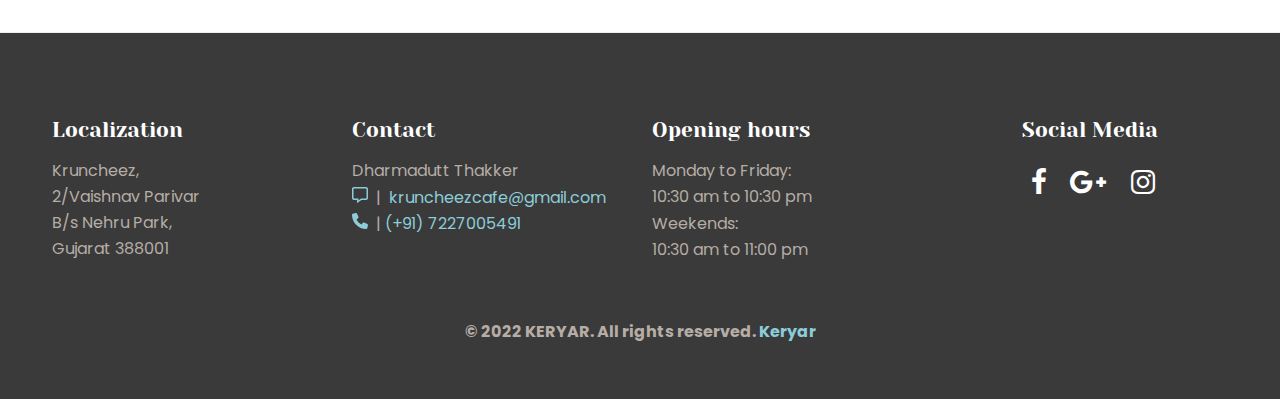
==== commit 442ef5b4: "Page changes" ====
--- a/about.html
+++ b/about.html
@@ -71,16 +71,9 @@
                                                 <a href="photos.html"><span>Photos</span></a>
                                             </li>
                                             <li>
-<<<<<<< HEAD
                                                 <a href="contact.html"><span>Contact</span></a>
                                             </li>
-                                           <!-- <li>
-                                                <a target="_blank" href="http://bit.ly/1M6lijQ"><span><span style="padding:0;color:#66bccc">Buy now</span></span></a>
-                                            </li>-->
-=======
-                                                <a href="contact.html"><span style="margin-right: -108px">Contact</span></a>
-                                            </li>
->>>>>>> 53270a8d274a3a2ee76f5eb80e938944a5c96691
+
                                         </ul>
                                     </nav>
                                     <a class="responsive-menu-toggle" href="#"><i class="fa fa-bars fa-6" aria-hidden="true"></i></a>
@@ -236,83 +229,141 @@
                                             <hr>
                                             <div class="column mcb-column one column_column" style="padding-top: 20px">
                                                 <div class="column one-third align_center column_attr abplate">
-                                                        <div class="image_frame image_item no_link scale-with-grid aligncenter no_border">
-                                                            <div class="image_wrapper">
-                                                                <img class="svgcss" src="assets/svgs/bullseye-solid.svg" style="width: 108px">
-                                                            </div>
-                                                        </div>
-                                                        <br>
-                                                        <div class="column mcb-column  one align_center column_hover_color">
-                                                            <div style="padding:35px 40px 25px">
-                                                                <p style="color: #66bccc">Mission</p>
-                                                                <p style="padding-top: 10px">Our goal is to market Kruncheez on a global level as a brand.</p>
-                                                            </div>
-                                                    </a>
+                                                    <div class="image_frame image_item no_link scale-with-grid aligncenter no_border">
+                                                        <div class="image_wrapper">
+                                                            <img class="svgcss" src="assets/svgs/bullseye-solid.svg" style="width: 108px">
+                                                        </div>
+                                                    </div>
+                                                    <br>
+                                                    <div class="column mcb-column  one align_center column_hover_color">
+                                                        <div style="padding:35px 40px 25px">
+                                                            <p style="color: #66bccc">Mission</p>
+                                                            <p style="padding-top: 10px">Our goal is to market Kruncheez on a global level as a brand.</p>
+                                                        </div>
+                                                        </a>
                                                     </div>
                                                 </div>
                                                 <div class="column one-third align_center column_attr abplate">
-                                                        <div class="image_frame image_item no_link scale-with-grid aligncenter no_border">
-                                                            <div class="image_wrapper">
-                                                                <img class="svgcss" src="assets/svgs/users-solid.svg" style="padding-top: 10px; width: 107px">
-                                                            </div>
-                                                        </div>         
-                                                        <br>
-                                                        <div class="column mcb-column one  align_center column_hover_color">
+                                                    <div class="image_frame image_item no_link scale-with-grid aligncenter no_border">
+                                                        <div class="image_wrapper">
+                                                            <img class="svgcss" src="assets/svgs/users-solid.svg" style="padding-top: 10px; width: 107px">
+                                                        </div>
+                                                    </div>
+                                                    <br>
+                                                    <div class="column mcb-column one  align_center column_hover_color">
                                                         <div style="padding:40px 40px 25px">
                                                             <p style="color: #66bccc">Values</p>
                                                             <p style="padding-top: 10px">All of our products and dishes are baked freshly every day to make sure you always have the best taste.</p>
                                                         </div>
-                                                    </a>
+                                                        </a>
                                                     </div>
                                                 </div>
                                                 <div class="column one-third align_center column_attr abplate">
-                                                        <div class="image_frame image_item no_link scale-with-grid aligncenter no_border">
-                                                            <div class="image_wrapper">
-                                                                <img class="svgcss" src="assets/svgs/address-card-solid.svg" style="width: 109px">
-                                                            </div>
-                                                        </div>
-                                                         <br>
-                                                        <div class="column mcb-column one align_center column_hover_color">
-                                                            <div style="padding:40px 40px 25px">
-                                                                <p style="color: #66bccc">About</p>
-                                                                <p style="padding-top: 10px">Our passion is providing you a premium-quality experience. </p>
-                                                             </div>
-                                                    </a>
-                                                    </div>
-                                                </div>
-                                            </div>
-                                        </div>
-                                    </div>
-                                </div>
-                            </div>
-                        </div>
-                        <div class="section mcb-section" style="padding-top:110px; padding-bottom:70px; background-color:#fff7f0">
+                                                    <div class="image_frame image_item no_link scale-with-grid aligncenter no_border">
+                                                        <div class="image_wrapper">
+                                                            <img class="svgcss" src="assets/svgs/address-card-solid.svg" style="width: 109px">
+                                                        </div>
+                                                    </div>
+                                                    <br>
+                                                    <div class="column mcb-column one align_center column_hover_color">
+                                                        <div style="padding:40px 40px 25px">
+                                                            <p style="color: #66bccc">About</p>
+                                                            <p style="padding-top: 10px">Our passion is providing you a premium-quality experience. </p>
+                                                        </div>
+                                                        </a>
+                                                    </div>
+                                                </div>
+                                            </div>
+                                        </div>
+                                    </div>
+                                </div>
+                            </div>
+                        </div>
+                        <div class="section mcb-section" style="padding-top:120px; padding-bottom:100px; background-color:#1f1e24; background-image:url(assets/images/home_pizza3_sectionbg7.jpg); background-repeat:no-repeat; background-position:center bottom">
+                            <div class="section-decoration top" style="background-image:url(assets/images/home_pizza3_decoration1.png);height:168px"></div>
                             <div class="section_wrapper mcb-section-inner">
                                 <div class="wrap mcb-wrap one valign-top clearfix">
                                     <div class="mcb-wrap-inner">
+                                        <div class="column mcb-column one column_image">
+                                            <div class="image_frame image_item no_link scale-with-grid aligncenter no_border">
+                                                <div class="image_wrapper">
+                                                    <img class="scale-with-grid" src="assets/images/home_pizza3_menu5.png">
+                                                </div>
+                                            </div>
+                                        </div>
                                         <div class="column mcb-column one column_column">
                                             <div class="column_attr clearfix align_center">
-                                                <h2>See how probably the best cake in the world is made</h2>
-                                                <h6>JUST DO NOT TELL ANYONE SECRET ...</h6>
-                                            </div>
-                                        </div>
-                                        <div class="column mcb-column one column_image">
-                                            <div class="image_frame image_item scale-with-grid aligncenter no_border hover-disable">
-                                                <div class="image_wrapper">
-                                                    <a href="#">
-                                                        <div class="mask"></div>
-                                                        <img class="scale-with-grid" src="assets/images/home_pizza3_about10.jpg">
-                                                    </a>
-                                                    <div class="image_links">
-                                                        <a href="#" class="link"><i class="icon-link"></i></a>
-                                                    </div>
-                                                </div>
-                                            </div>
-                                        </div>
-                                    </div>
-                                </div>
-                            </div>
-                        </div>
+                                                <h2 style="color:#fff"><span style="color:#8ccdd9;">Opinions of satisfied guests are</span>
+                                                    <br> the most important for us</h2>
+                                            </div>
+                                        </div>
+                                    </div>
+                                </div>
+                                <div class="wrap mcb-wrap one pizza3-shadow valign-top clearfix" style="padding:50px 10px 5%; background-color:#fff">
+                                    <div class="mcb-wrap-inner">
+                                        <div class="column mcb-column one column_testimonials">
+                                            <div class="testimonials_slider single-photo hide-photos">
+                                                <ul class="testimonials_slider_ul">
+                                                    <li>
+                                                        <div class="single-photo-img">
+                                                            <img class="scale-with-grid" src="assets/images/testimonials-placeholder.png">
+                                                        </div>
+                                                        <div class="bq_wrapper">
+                                                            <blockquote>
+                                                                Proin porttitor ante ipsum quis enim. Nam varius nunc libero, facilisis diam vitae velit magna, tincidunt et, scelerisque neque lorem, ornare vel, adipiscing laoreet, purus consectetuer massa. Maecenas ante. Suspendisse potenti. Vivamus hendrerit nulla
+                                                                ut nulla. Aliquam erat at arcu.
+                                                            </blockquote>
+                                                        </div>
+                                                        <div class="hr_dots">
+                                                            <span></span><span></span><span></span>
+                                                        </div>
+                                                        <div class="author">
+                                                            <h5>Tony Johnson</h5><span class="company">London</span>
+                                                        </div>
+                                                    </li>
+                                                    <li>
+                                                        <div class="single-photo-img">
+                                                            <img class="scale-with-grid" src="assets/images/testimonials-placeholder.png">
+                                                        </div>
+                                                        <div class="bq_wrapper">
+                                                            <blockquote>
+                                                                Curabitur quam nec augue. Sed hendrerit risus. Aliquam orci. Etiam dapibus eget, ultricies a, convallis aliquam ut, semper auctor. Aenean nonummy eget, bibendum tempus. Quisque justo facilisis enim. Cras rhoncus laoreet feugiat. Cum sociis natoque penatibus
+                                                                et ligula. Nulla consequat.
+                                                            </blockquote>
+                                                        </div>
+                                                        <div class="hr_dots">
+                                                            <span></span><span></span><span></span>
+                                                        </div>
+                                                        <div class="author">
+                                                            <h5>Kevin Koz</h5><span class="company">London</span>
+                                                        </div>
+                                                    </li>
+                                                    <li>
+                                                        <div class="single-photo-img">
+                                                            <img class="scale-with-grid" src="assets/images/testimonials-placeholder.png">
+                                                        </div>
+                                                        <div class="bq_wrapper">
+                                                            <blockquote>
+                                                                Lorem ipsum dolor sit amet diam bibendum tempus. Morbi vel nonummy eget, faucibus et, neque. Nam urna. Sed nibh sit amet, pretium varius, quam ultrices posuere ligula nulla, rutrum molestie, felis adipiscing elit. Donec condimentum urna, pellentesque
+                                                                a, hendrerit laoreet.
+                                                            </blockquote>
+                                                        </div>
+                                                        <div class="hr_dots">
+                                                            <span></span><span></span><span></span>
+                                                        </div>
+                                                        <div class="author">
+                                                            <h5>Amy Adas</h5><span class="company">London</span>
+                                                        </div>
+                                                    </li>
+                                                </ul>
+                                                <div class="slider_pager slider_pagination"></div>
+                                            </div>
+                                        </div>
+                                    </div>
+                                </div>
+                            </div>
+                        </div>
+
 
                     </div>
                 </div>
@@ -342,10 +393,10 @@
                                     Dharmadutt Thakker
                                 </p>
                                 <img class="filter-green" src="assets/svgs/message.svg" style="width: 16px">&nbsp;&nbsp;|
-                                
-                                    <a href="mailto: kruncheezcafe@gmail.com"><span id="Connect">&nbsp;kruncheezcafe@gmail.com</span></a>
-                                    <br> <img class="filter-green" src="assets/svgs/phone.svg" style="width: 16px">&nbsp;&nbsp;|<a href="tel:+917227005491">&nbsp;(+91) 7227005491 </a>
-                                
+
+                                <a href="mailto: kruncheezcafe@gmail.com"><span id="Connect">&nbsp;kruncheezcafe@gmail.com</span></a>
+                                <br> <img class="filter-green" src="assets/svgs/phone.svg" style="width: 16px">&nbsp;&nbsp;|<a href="tel:+917227005491">&nbsp;(+91) 7227005491 </a>
+
                             </div>
                         </aside>
                     </div>
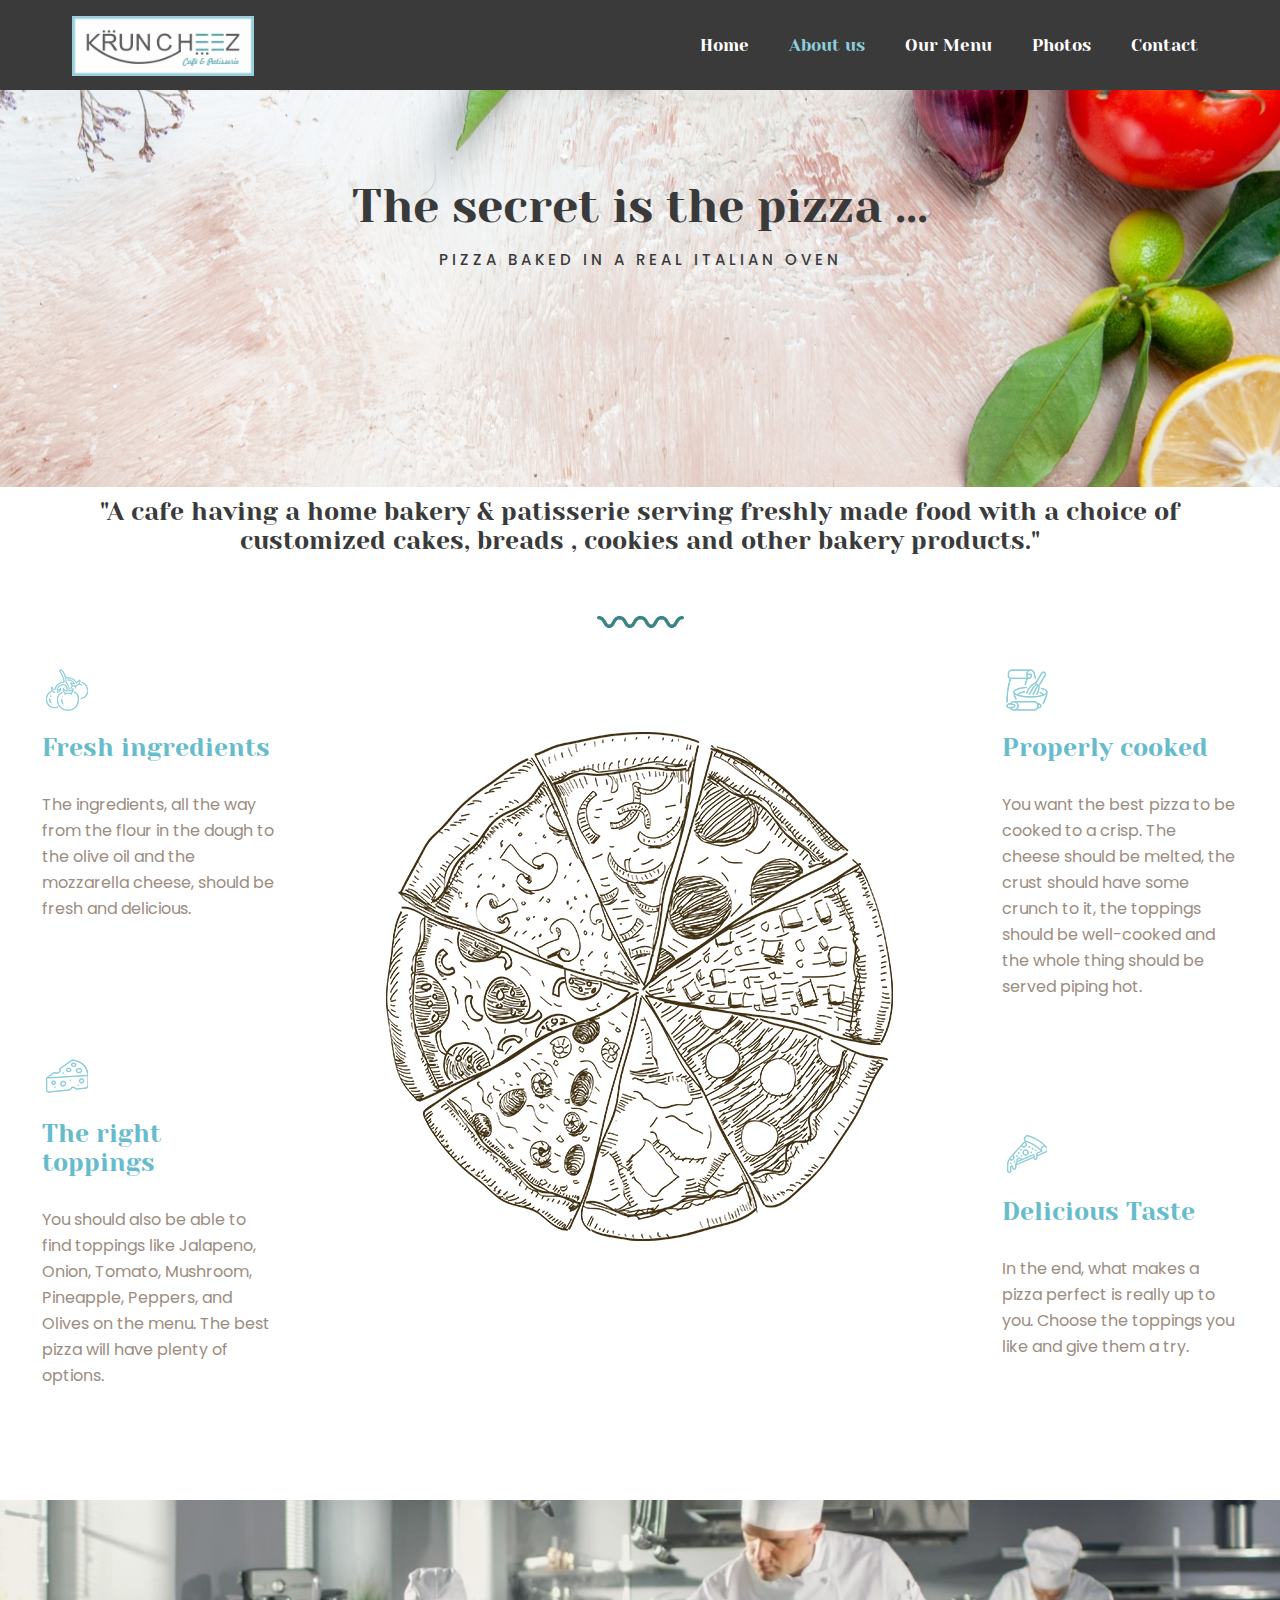
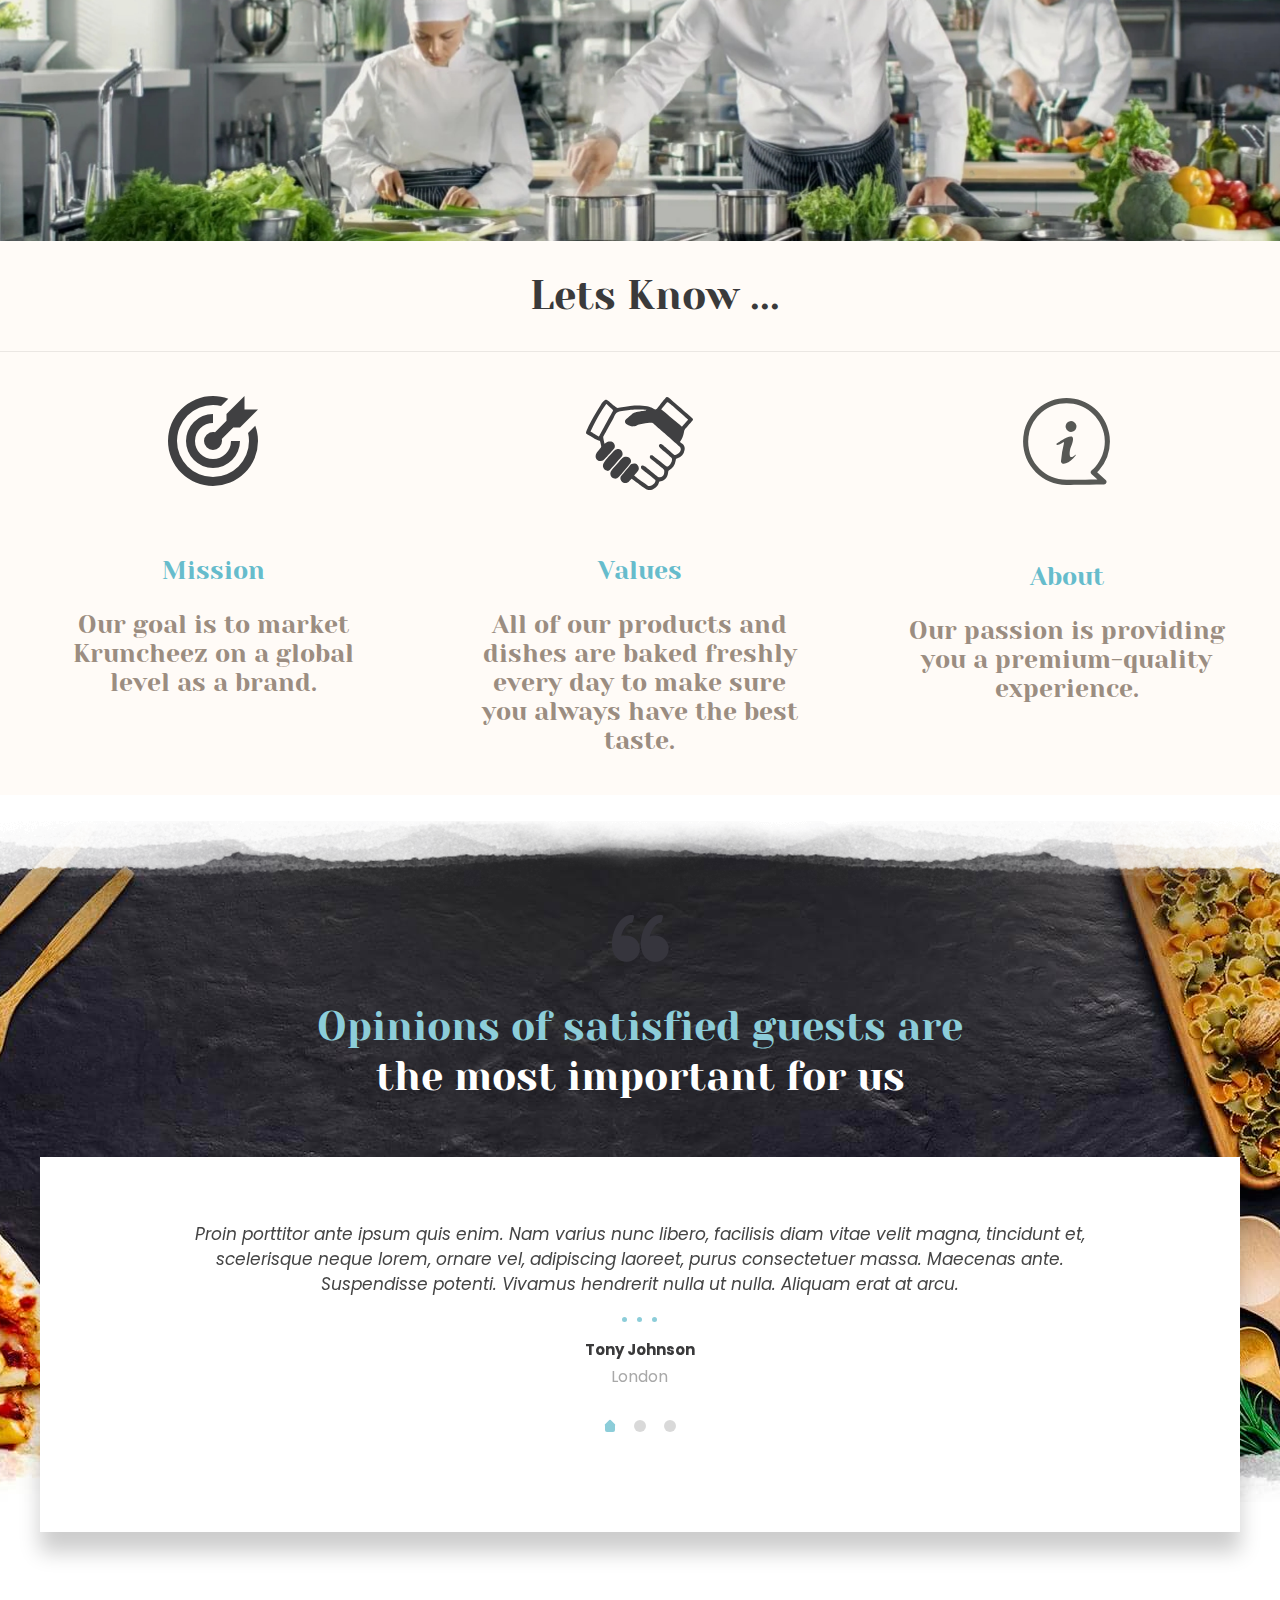
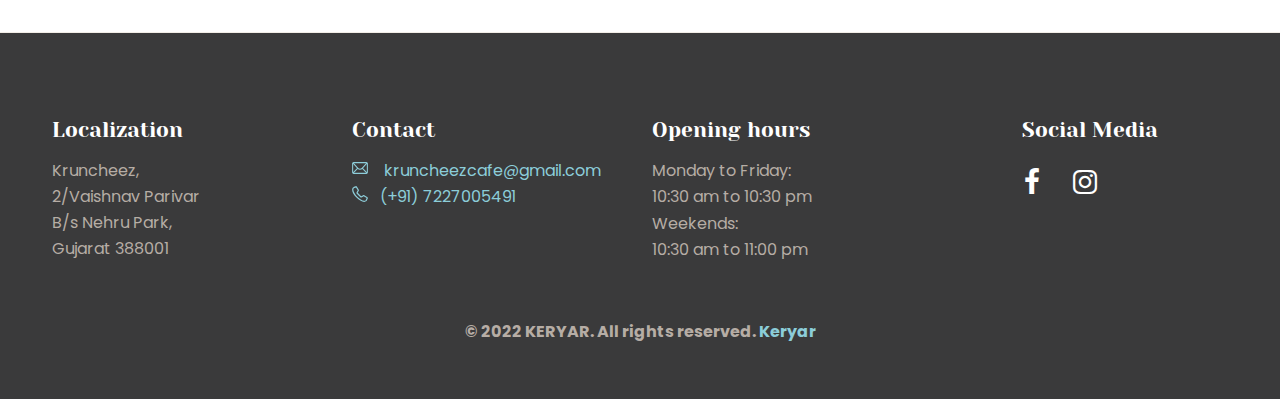
==== commit b73932d7: "Footer Changes" ====
--- a/about.html
+++ b/about.html
@@ -389,14 +389,12 @@
                         <aside class="widget_text widget widget_custom_html">
                             <h4>Contact</h4>
                             <div class="textwidget custom-html-widget">
-                                <p>
-                                    Dharmadutt Thakker
-                                </p>
-                                <img class="filter-green" src="assets/svgs/message.svg" style="width: 16px">&nbsp;&nbsp;|
-
-                                <a href="mailto: kruncheezcafe@gmail.com"><span id="Connect">&nbsp;kruncheezcafe@gmail.com</span></a>
-                                <br> <img class="filter-green" src="assets/svgs/phone.svg" style="width: 16px">&nbsp;&nbsp;|<a href="tel:+917227005491">&nbsp;(+91) 7227005491 </a>
-
+                                
+                                <img class="filter-green" src="assets/svgs/mail.svg" style="width: 16px">&nbsp;&nbsp;
+                                
+                                    <a href="mailto: kruncheezcafe@gmail.com"><span id="Connect">&nbsp;kruncheezcafe@gmail.com</span></a>
+                                    <br> <img class="filter-green" src="assets/svgs/call.svg" style="width: 16px">&nbsp;&nbsp;<a href="tel:+917227005491">&nbsp;(+91) 7227005491 </a>
+                                
                             </div>
                         </aside>
                     </div>
@@ -420,7 +418,7 @@
                             <h4>Social Media</h4>
                             <div class="textwidget custom-html-widget">
                                 <p style="font-size: 28px; line-height: 28px">
-                                    <a href="https://www.facebook.com/kruncheezcafe" target="_blank"><i class="fa fa-facebook circle"></i></a><a href="#"><i class="fa fa-google-plus circle"></i></a>
+                                    <a href="https://www.facebook.com/kruncheezcafe" target="_blank" style="margin-left: -65px"><i class="fa fa-facebook circle"></i></a>
                                     <a href="https://www.instagram.com/kruncheezcafe" target="_blank"><i class="fa fa-instagram circle"></i></a>
                                 </p>
                             </div>
